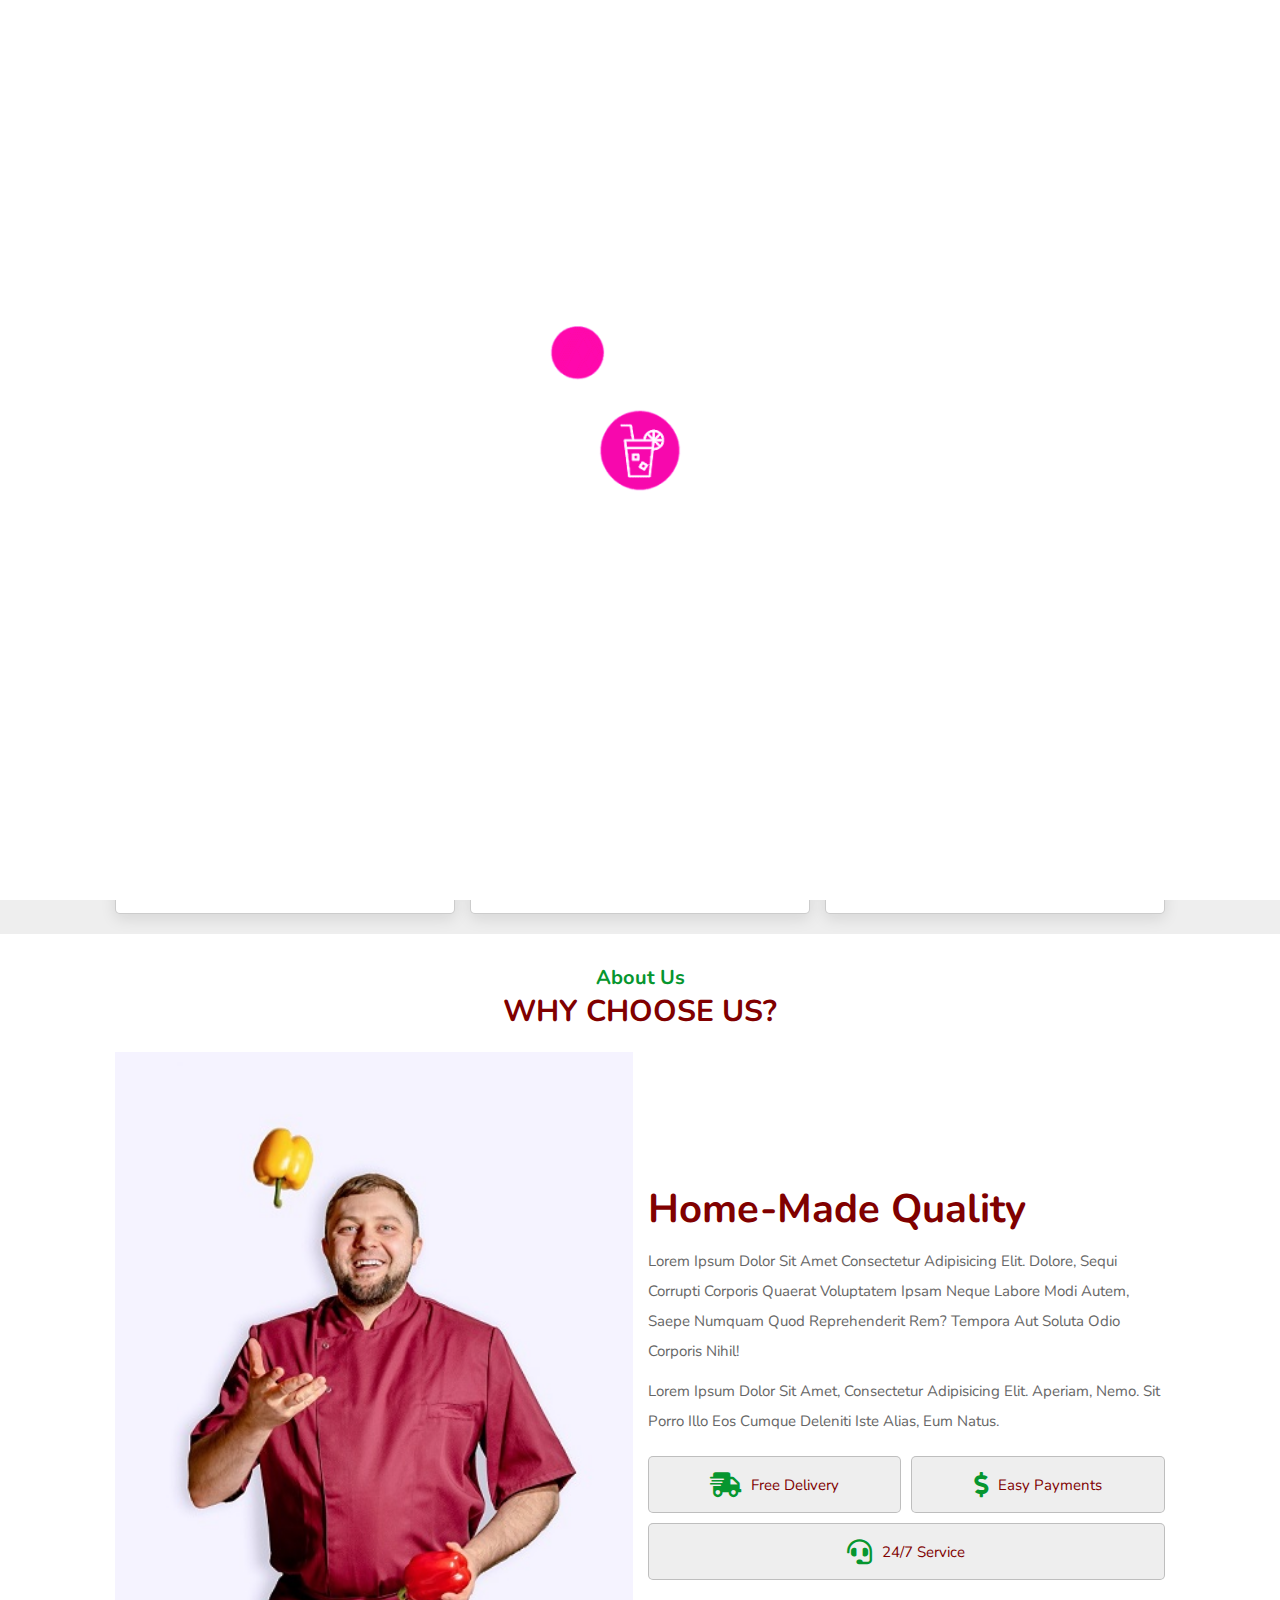
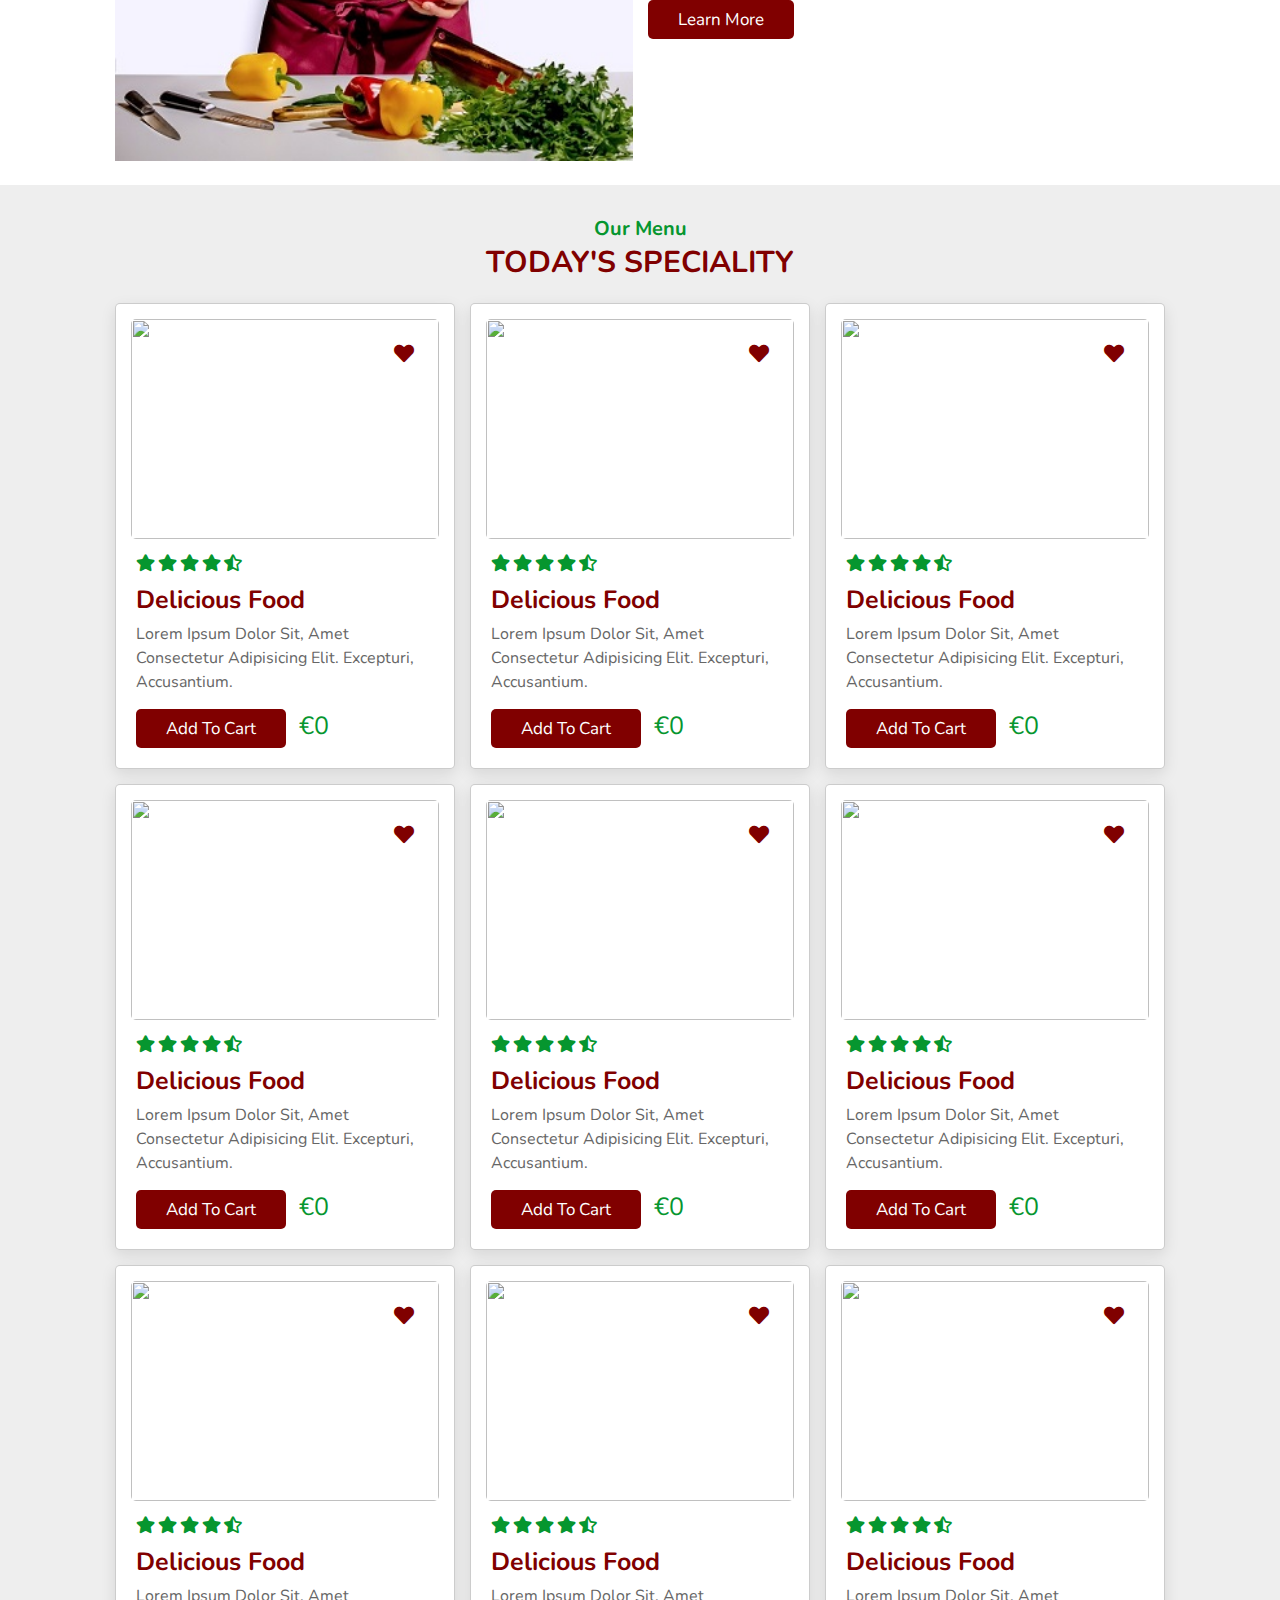
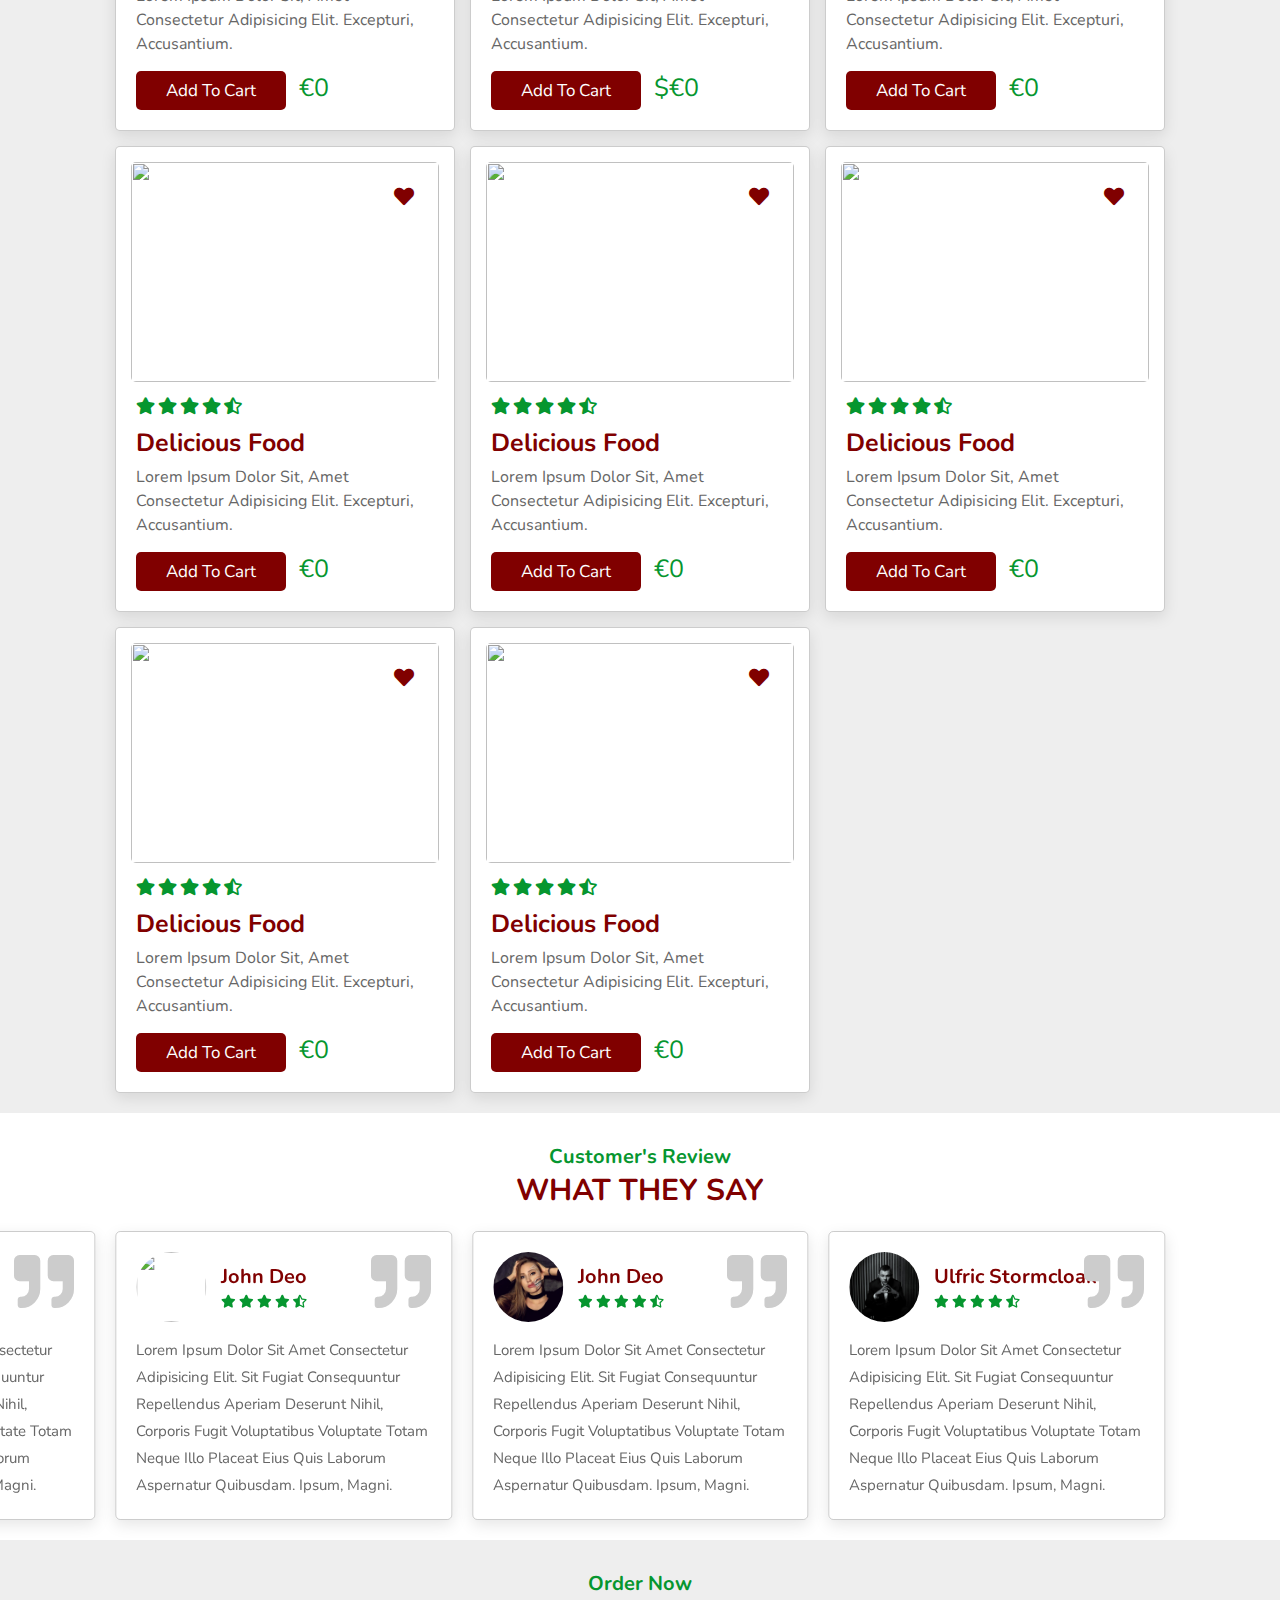
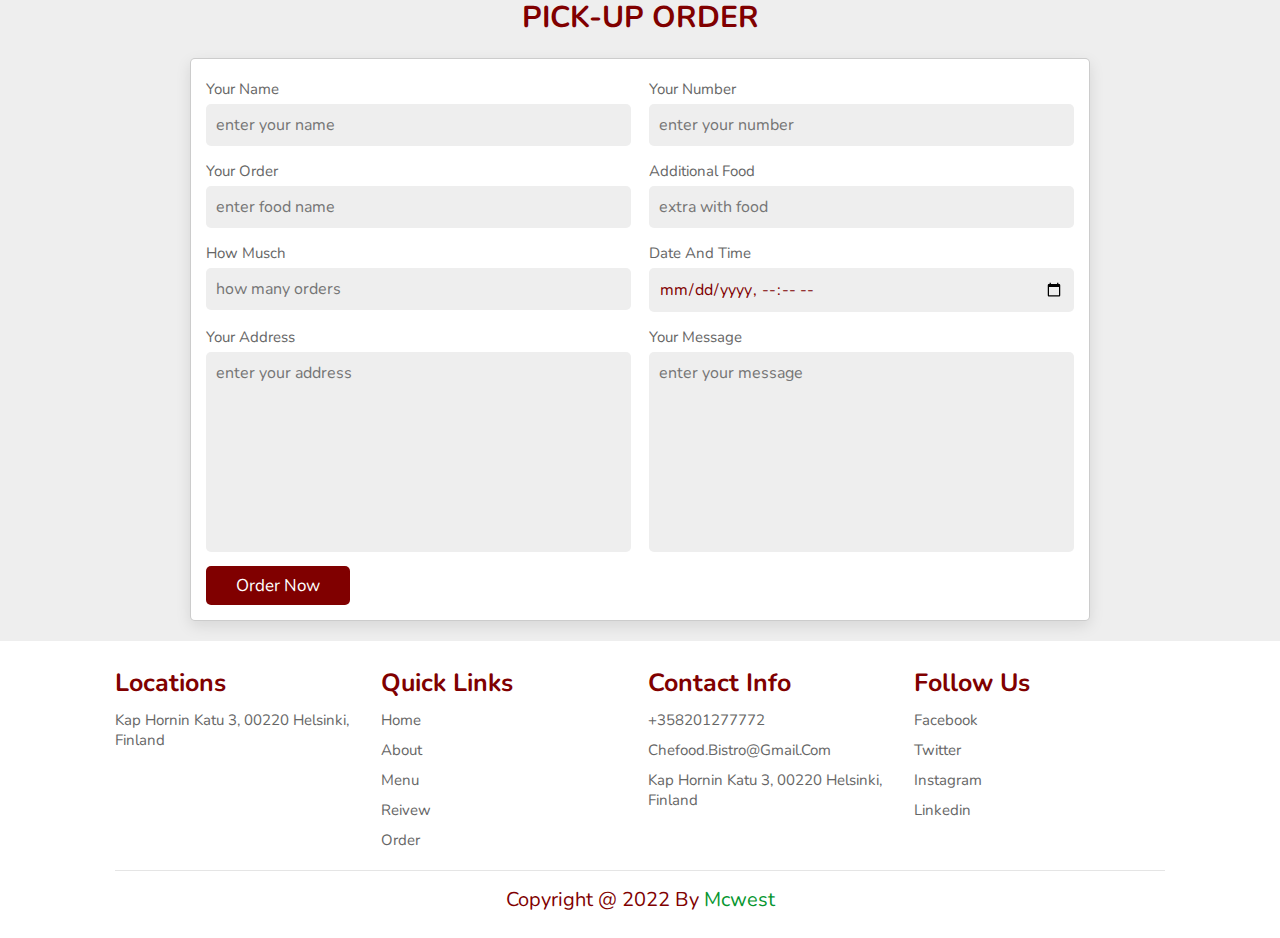
==== index.html @ dc26a0ac "1st" ====
<!DOCTYPE html>
<html lang="en">
<head>
    <meta charset="UTF-8">
    <meta http-equiv="X-UA-Compatible" content="IE=edge">
    <meta name="viewport" content="width=device-width, initial-scale=1.0">
    <title>Chefood</title>

    <link rel="stylesheet" href="https://unpkg.com/swiper/swiper-bundle.min.css" />

    <!-- font awesome cdn link  -->
    <link rel="stylesheet" href="https://cdnjs.cloudflare.com/ajax/libs/font-awesome/5.15.3/css/all.min.css">

    <!-- custom css file link  -->
    <link rel="stylesheet" href="css/style.css">

</head>
<body>
    
<!-- header section starts      -->

<header>

    <a href="#" class="logo"><i class="fas fa-utensils"></i>Chefood</a>

    <nav class="navbar">
        <a class="active" href="#home">home</a>
        <!--<a href="#dishes">dishes</a> menu -->
        <a href="#about">about</a>
        <a href="#menu">menu</a>
        <a href="#review">review</a>
        <a href="#order">order</a>
    </nav>

    <div class="icons">
        <i class="fas fa-bars" id="menu-bars"></i>
        <i class="fas fa-search" id="search-icon"></i>
        <a href="#" class="fas fa-heart"></a>
        <a href="#" class="fas fa-shopping-cart"></a>
    </div>

</header>

<!-- header section ends-->

<!-- search form  -->

<form action="" id="search-form">
    <input type="search" placeholder="search here..." name="" id="search-box">
    <label for="search-box" class="fas fa-search"></label>
    <i class="fas fa-times" id="close"></i>
</form>

<!-- home section starts  -->

<section class="home" id="home">

    <div class="swiper-container home-slider">

        <div class="swiper-wrapper wrapper">

            <div class="swiper-slide slide">
                <div class="content">
                    <span>our special dish</span>
                    <h3>Some food</h3>
                    <p>Lorem ipsum dolor sit amet consectetur adipisicing elit. Sit natus dolor cumque?</p>
                    <a href="#" class="btn">order now</a>
                </div>
                <div class="image">
                    <img src="images\IMG_1004-3.jpg" alt="">
                </div>
            </div>

            <div class="swiper-slide slide">
                <div class="content">
                    <span>our special dish</span>
                    <h3>Some food</h3>
                    <p>Lorem ipsum dolor sit amet consectetur adipisicing elit. Sit natus dolor cumque?</p>
                    <a href="#" class="btn">order now</a>
                </div>
                <div class="image">
                    <img src="images\IMG_1022-3.jpg" alt="">
                </div>
            </div>

            <div class="swiper-slide slide">
                <div class="content">
                    <span>our special dish</span>
                    <h3>Some food</h3>
                    <p>Lorem ipsum dolor sit amet consectetur adipisicing elit. Sit natus dolor cumque?</p>
                    <a href="#" class="btn">order now</a>
                </div>
                <div class="image">
                    <img src="images\IMG_0940-3.jpg" alt="">
                </div>
            </div>

        </div>

        <div class="swiper-pagination"></div>

    </div>

</section>

<!-- home section ends -->

<!-- dishes section starts  -->

<section class="dishes" id="dishes">

    <h3 class="sub-heading"> our dishes </h3>
    <h1 class="heading"> popular dishes </h1>

    <div class="box-container">

        <div class="box">
            <a href="#" class="fas fa-heart"></a>
            <a href="#" class="fas fa-eye"></a>
            <img src="images\Menu\IMG_0908-5.png" alt="">
            <h3>tasty food</h3>
            <div class="stars">
                <i class="fas fa-star"></i>
                <i class="fas fa-star"></i>
                <i class="fas fa-star"></i>
                <i class="fas fa-star"></i>
                <i class="fas fa-star-half-alt"></i>
            </div>
            <span>€10.00</span>
            <a href="#" class="btn">add to cart</a>
        </div>

        <div class="box">
            <a href="#" class="fas fa-heart"></a>
            <a href="#" class="fas fa-eye"></a>
            <img src="images\Menu\IMG_0934-5.png" alt="">
            <h3>tasty food</h3>
            <div class="stars">
                <i class="fas fa-star"></i>
                <i class="fas fa-star"></i>
                <i class="fas fa-star"></i>
                <i class="fas fa-star"></i>
                <i class="fas fa-star-half-alt"></i>
            </div>
            <span>€10.00</span>
            <a href="#" class="btn">add to cart</a>
        </div>

        <div class="box">
            <a href="#" class="fas fa-heart"></a>
            <a href="#" class="fas fa-eye"></a>
            <img src="images\Menu\IMG_0940-5.png" alt="">
            <h3>tasty food</h3>
            <div class="stars">
                <i class="fas fa-star"></i>
                <i class="fas fa-star"></i>
                <i class="fas fa-star"></i>
                <i class="fas fa-star"></i>
                <i class="fas fa-star-half-alt"></i>
            </div>
            <span>€10.00</span>
            <a href="#" class="btn">add to cart</a>
        </div>

        <div class="box">
            <a href="#" class="fas fa-heart"></a>
            <a href="#" class="fas fa-eye"></a>
            <img src="images\Menu\IMG_0963-5.png" alt="">
            <h3>tasty food</h3>
            <div class="stars">
                <i class="fas fa-star"></i>
                <i class="fas fa-star"></i>
                <i class="fas fa-star"></i>
                <i class="fas fa-star"></i>
                <i class="fas fa-star-half-alt"></i>
            </div>
            <span>€10.00</span>
            <a href="#" class="btn">add to cart</a>
        </div>

        <div class="box">
            <a href="#" class="fas fa-heart"></a>
            <a href="#" class="fas fa-eye"></a>
            <img src="images\Menu\IMG_0980-5.png" alt="">
            <h3>tasty food</h3>
            <div class="stars">
                <i class="fas fa-star"></i>
                <i class="fas fa-star"></i>
                <i class="fas fa-star"></i>
                <i class="fas fa-star"></i>
                <i class="fas fa-star-half-alt"></i>
            </div>
            <span>€10.00</span>
            <a href="#" class="btn">add to cart</a>
        </div>

        <div class="box">
            <a href="#" class="fas fa-heart"></a>
            <a href="#" class="fas fa-eye"></a>
            <img src="images\Menu\IMG_0990-5.png" alt="">
            <h3>tasty food</h3>
            <div class="stars">
                <i class="fas fa-star"></i>
                <i class="fas fa-star"></i>
                <i class="fas fa-star"></i>
                <i class="fas fa-star"></i>
                <i class="fas fa-star-half-alt"></i>
            </div>
            <span>€10.00</span>
            <a href="#" class="btn">add to cart</a>
        </div>

    </div>

</section>

<!-- dishes section ends -->

<!-- about section starts  -->

<section class="about" id="about">

    <h3 class="sub-heading"> about us </h3>
    <h1 class="heading"> why choose us? </h1>

    <div class="row">

        <div class="image">
            <img src="images\IMG_1189-31.jpg" alt="">
        </div>

        <div class="content">
            <h3>Home-made quality</h3>
            <p>Lorem ipsum dolor sit amet consectetur adipisicing elit. Dolore, sequi corrupti corporis quaerat voluptatem ipsam neque labore modi autem, saepe numquam quod reprehenderit rem? Tempora aut soluta odio corporis nihil!</p>
            <p>Lorem ipsum dolor sit amet, consectetur adipisicing elit. Aperiam, nemo. Sit porro illo eos cumque deleniti iste alias, eum natus.</p>
            <div class="icons-container">
                <div class="icons">
                    <i class="fas fa-shipping-fast"></i>
                    <span>free delivery</span>
                </div>
                <div class="icons">
                    <i class="fas fa-dollar-sign"></i>
                    <span>easy payments</span>
                </div>
                <div class="icons">
                    <i class="fas fa-headset"></i>
                    <span>24/7 service</span>
                </div>
            </div>
            <a href="#" class="btn">learn more</a>
        </div>

    </div>

</section>

<!-- about section ends -->

<!-- menu section starts  -->

<section class="menu" id="menu">

    <h3 class="sub-heading"> our menu </h3>
    <h1 class="heading"> today's speciality </h1>

    <div class="box-container">

        <div class="box">
            <div class="image">
                <img src="images\Menu\IMG_0908-5.png" alt="">
                <a href="#" class="fas fa-heart"></a>
            </div>
            <div class="content">
                <div class="stars">
                    <i class="fas fa-star"></i>
                    <i class="fas fa-star"></i>
                    <i class="fas fa-star"></i>
                    <i class="fas fa-star"></i>
                    <i class="fas fa-star-half-alt"></i>
                </div>
                <h3>delicious food</h3>
                <p>Lorem ipsum dolor sit, amet consectetur adipisicing elit. Excepturi, accusantium.</p>
                <a href="#" class="btn">add to cart</a>
                <span class="price">€0</span>
            </div>
        </div>

        <div class="box">
            <div class="image">
                <img src="images\Menu\IMG_0934-5.png" alt="">
                <a href="#" class="fas fa-heart"></a>
            </div>
            <div class="content">
                <div class="stars">
                    <i class="fas fa-star"></i>
                    <i class="fas fa-star"></i>
                    <i class="fas fa-star"></i>
                    <i class="fas fa-star"></i>
                    <i class="fas fa-star-half-alt"></i>
                </div>
                <h3>delicious food</h3>
                <p>Lorem ipsum dolor sit, amet consectetur adipisicing elit. Excepturi, accusantium.</p>
                <a href="#" class="btn">add to cart</a>
                <span class="price">€0</span>
            </div>
        </div>

        <div class="box">
            <div class="image">
                <img src="images\Menu\IMG_0940-5.png" alt="">
                <a href="#" class="fas fa-heart"></a>
            </div>
            <div class="content">
                <div class="stars">
                    <i class="fas fa-star"></i>
                    <i class="fas fa-star"></i>
                    <i class="fas fa-star"></i>
                    <i class="fas fa-star"></i>
                    <i class="fas fa-star-half-alt"></i>
                </div>
                <h3>delicious food</h3>
                <p>Lorem ipsum dolor sit, amet consectetur adipisicing elit. Excepturi, accusantium.</p>
                <a href="#" class="btn">add to cart</a>
                <span class="price">€0</span>
            </div>
        </div>

        <div class="box">
            <div class="image">
                <img src="images\Menu\IMG_0963-5.png" alt="">
                <a href="#" class="fas fa-heart"></a>
            </div>
            <div class="content">
                <div class="stars">
                    <i class="fas fa-star"></i>
                    <i class="fas fa-star"></i>
                    <i class="fas fa-star"></i>
                    <i class="fas fa-star"></i>
                    <i class="fas fa-star-half-alt"></i>
                </div>
                <h3>delicious food</h3>
                <p>Lorem ipsum dolor sit, amet consectetur adipisicing elit. Excepturi, accusantium.</p>
                <a href="#" class="btn">add to cart</a>
                <span class="price">€0</span>
            </div>
        </div>

        <div class="box">
            <div class="image">
                <img src="images\Menu\IMG_0980-5.png" alt="">
                <a href="#" class="fas fa-heart"></a>
            </div>
            <div class="content">
                <div class="stars">
                    <i class="fas fa-star"></i>
                    <i class="fas fa-star"></i>
                    <i class="fas fa-star"></i>
                    <i class="fas fa-star"></i>
                    <i class="fas fa-star-half-alt"></i>
                </div>
                <h3>delicious food</h3>
                <p>Lorem ipsum dolor sit, amet consectetur adipisicing elit. Excepturi, accusantium.</p>
                <a href="#" class="btn">add to cart</a>
                <span class="price">€0</span>
            </div>
        </div>

        <div class="box">
            <div class="image">
                <img src="images\Menu\IMG_0990-5.png" alt="">
                <a href="#" class="fas fa-heart"></a>
            </div>
            <div class="content">
                <div class="stars">
                    <i class="fas fa-star"></i>
                    <i class="fas fa-star"></i>
                    <i class="fas fa-star"></i>
                    <i class="fas fa-star"></i>
                    <i class="fas fa-star-half-alt"></i>
                </div>
                <h3>delicious food</h3>
                <p>Lorem ipsum dolor sit, amet consectetur adipisicing elit. Excepturi, accusantium.</p>
                <a href="#" class="btn">add to cart</a>
                <span class="price">€0</span>
            </div>
        </div>

        <div class="box">
            <div class="image">
                <img src="images\Menu\IMG_1003-5.png" alt="">
                <a href="#" class="fas fa-heart"></a>
            </div>
            <div class="content">
                <div class="stars">
                    <i class="fas fa-star"></i>
                    <i class="fas fa-star"></i>
                    <i class="fas fa-star"></i>
                    <i class="fas fa-star"></i>
                    <i class="fas fa-star-half-alt"></i>
                </div>
                <h3>delicious food</h3>
                <p>Lorem ipsum dolor sit, amet consectetur adipisicing elit. Excepturi, accusantium.</p>
                <a href="#" class="btn">add to cart</a>
                <span class="price">€0</span>
            </div>
        </div>

        <div class="box">
            <div class="image">
                <img src="images\Menu\IMG_1004-5.png" alt="">
                <a href="#" class="fas fa-heart"></a>
            </div>
            <div class="content">
                <div class="stars">
                    <i class="fas fa-star"></i>
                    <i class="fas fa-star"></i>
                    <i class="fas fa-star"></i>
                    <i class="fas fa-star"></i>
                    <i class="fas fa-star-half-alt"></i>
                </div>
                <h3>delicious food</h3>
                <p>Lorem ipsum dolor sit, amet consectetur adipisicing elit. Excepturi, accusantium.</p>
                <a href="#" class="btn">add to cart</a>
                <span class="price">$€0</span>
            </div>
        </div>

        <div class="box">
            <div class="image">
                <img src="images\Menu\IMG_1022-5.png" alt="">
                <a href="#" class="fas fa-heart"></a>
            </div>
            <div class="content">
                <div class="stars">
                    <i class="fas fa-star"></i>
                    <i class="fas fa-star"></i>
                    <i class="fas fa-star"></i>
                    <i class="fas fa-star"></i>
                    <i class="fas fa-star-half-alt"></i>
                </div>
                <h3>delicious food</h3>
                <p>Lorem ipsum dolor sit, amet consectetur adipisicing elit. Excepturi, accusantium.</p>
                <a href="#" class="btn">add to cart</a>
                <span class="price">€0</span>
            </div>
        </div>

        <div class="box">
            <div class="image">
                <img src="images\Menu\IMG_1044-5.png" alt="">
                <a href="#" class="fas fa-heart"></a>
            </div>
            <div class="content">
                <div class="stars">
                    <i class="fas fa-star"></i>
                    <i class="fas fa-star"></i>
                    <i class="fas fa-star"></i>
                    <i class="fas fa-star"></i>
                    <i class="fas fa-star-half-alt"></i>
                </div>
                <h3>delicious food</h3>
                <p>Lorem ipsum dolor sit, amet consectetur adipisicing elit. Excepturi, accusantium.</p>
                <a href="#" class="btn">add to cart</a>
                <span class="price">€0</span>
            </div>
        </div>

        <div class="box">
            <div class="image">
                <img src="images\Menu\IMG_1062-5.png" alt="">
                <a href="#" class="fas fa-heart"></a>
            </div>
            <div class="content">
                <div class="stars">
                    <i class="fas fa-star"></i>
                    <i class="fas fa-star"></i>
                    <i class="fas fa-star"></i>
                    <i class="fas fa-star"></i>
                    <i class="fas fa-star-half-alt"></i>
                </div>
                <h3>delicious food</h3>
                <p>Lorem ipsum dolor sit, amet consectetur adipisicing elit. Excepturi, accusantium.</p>
                <a href="#" class="btn">add to cart</a>
                <span class="price">€0</span>
            </div>
        </div>

        <div class="box">
            <div class="image">
                <img src="images\Menu\IMG_1093-5.png" alt="">
                <a href="#" class="fas fa-heart"></a>
            </div>
            <div class="content">
                <div class="stars">
                    <i class="fas fa-star"></i>
                    <i class="fas fa-star"></i>
                    <i class="fas fa-star"></i>
                    <i class="fas fa-star"></i>
                    <i class="fas fa-star-half-alt"></i>
                </div>
                <h3>delicious food</h3>
                <p>Lorem ipsum dolor sit, amet consectetur adipisicing elit. Excepturi, accusantium.</p>
                <a href="#" class="btn">add to cart</a>
                <span class="price">€0</span>
            </div>
        </div>

        <div class="box">
            <div class="image">
                <img src="images\Menu\IMG_1094-5.png" alt="">
                <a href="#" class="fas fa-heart"></a>
            </div>
            <div class="content">
                <div class="stars">
                    <i class="fas fa-star"></i>
                    <i class="fas fa-star"></i>
                    <i class="fas fa-star"></i>
                    <i class="fas fa-star"></i>
                    <i class="fas fa-star-half-alt"></i>
                </div>
                <h3>delicious food</h3>
                <p>Lorem ipsum dolor sit, amet consectetur adipisicing elit. Excepturi, accusantium.</p>
                <a href="#" class="btn">add to cart</a>
                <span class="price">€0</span>
            </div>
        </div>

        <div class="box">
            <div class="image">
                <img src="images\Menu\IMG_1102-5.png" alt="">
                <a href="#" class="fas fa-heart"></a>
            </div>
            <div class="content">
                <div class="stars">
                    <i class="fas fa-star"></i>
                    <i class="fas fa-star"></i>
                    <i class="fas fa-star"></i>
                    <i class="fas fa-star"></i>
                    <i class="fas fa-star-half-alt"></i>
                </div>
                <h3>delicious food</h3>
                <p>Lorem ipsum dolor sit, amet consectetur adipisicing elit. Excepturi, accusantium.</p>
                <a href="#" class="btn">add to cart</a>
                <span class="price">€0</span>
            </div>
        </div>

    </div>

</section>

<!-- menu section ends -->

<!-- review section starts  -->

<section class="review" id="review">

    <h3 class="sub-heading"> customer's review </h3>
    <h1 class="heading"> what they say </h1>

    <div class="swiper-container review-slider">

        <div class="swiper-wrapper">

            <div class="swiper-slide slide">
                <i class="fas fa-quote-right"></i>
                <div class="user">
                    <img src="images\pp (1).png" alt="">
                    <div class="user-info">
                        <h3>john deo</h3>
                        <div class="stars">
                            <i class="fas fa-star"></i>
                            <i class="fas fa-star"></i>
                            <i class="fas fa-star"></i>
                            <i class="fas fa-star"></i>
                            <i class="fas fa-star-half-alt"></i>
                        </div>
                    </div>
                </div>
                <p>Lorem ipsum dolor sit amet consectetur adipisicing elit. Sit fugiat consequuntur repellendus aperiam deserunt nihil, corporis fugit voluptatibus voluptate totam neque illo placeat eius quis laborum aspernatur quibusdam. Ipsum, magni.</p>
            </div>

            <div class="swiper-slide slide">
                <i class="fas fa-quote-right"></i>
                <div class="user">
                    <img src="images\pp.png" alt="">
                    <div class="user-info">
                        <h3>Ulfric Stormcloak</h3>
                        <div class="stars">
                            <i class="fas fa-star"></i>
                            <i class="fas fa-star"></i>
                            <i class="fas fa-star"></i>
                            <i class="fas fa-star"></i>
                            <i class="fas fa-star-half-alt"></i>
                        </div>
                    </div>
                </div>
                <p>Lorem ipsum dolor sit amet consectetur adipisicing elit. Sit fugiat consequuntur repellendus aperiam deserunt nihil, corporis fugit voluptatibus voluptate totam neque illo placeat eius quis laborum aspernatur quibusdam. Ipsum, magni.</p>
            </div>

            <div class="swiper-slide slide">
                <i class="fas fa-quote-right"></i>
                <div class="user">
                    <img src="images\pp(2).png" alt="">
                    <div class="user-info">
                        <h3>john deo</h3>
                        <div class="stars">
                            <i class="fas fa-star"></i>
                            <i class="fas fa-star"></i>
                            <i class="fas fa-star"></i>
                            <i class="fas fa-star"></i>
                            <i class="fas fa-star-half-alt"></i>
                        </div>
                    </div>
                </div>
                <p>Lorem ipsum dolor sit amet consectetur adipisicing elit. Sit fugiat consequuntur repellendus aperiam deserunt nihil, corporis fugit voluptatibus voluptate totam neque illo placeat eius quis laborum aspernatur quibusdam. Ipsum, magni.</p>
            </div>

            <div class="swiper-slide slide">
                <i class="fas fa-quote-right"></i>
                <div class="user">
                    <img src="images\images.png" alt="">
                    <div class="user-info">
                        <h3>john deo</h3>
                        <div class="stars">
                            <i class="fas fa-star"></i>
                            <i class="fas fa-star"></i>
                            <i class="fas fa-star"></i>
                            <i class="fas fa-star"></i>
                            <i class="fas fa-star-half-alt"></i>
                        </div>
                    </div>
                </div>
                <p>Lorem ipsum dolor sit amet consectetur adipisicing elit. Sit fugiat consequuntur repellendus aperiam deserunt nihil, corporis fugit voluptatibus voluptate totam neque illo placeat eius quis laborum aspernatur quibusdam. Ipsum, magni.</p>
            </div>

        </div>

    </div>
    
</section>

<!-- review section ends -->

<!-- order section starts  -->

<section class="order" id="order">

    <h3 class="sub-heading"> order now </h3>
    <h1 class="heading"> Pick-up order </h1>

    <form action="">

        <div class="inputBox">
            <div class="input">
                <span>your name</span>
                <input type="text" placeholder="enter your name">
            </div>
            <div class="input">
                <span>your number</span>
                <input type="number" placeholder="enter your number">
            </div>
        </div>
        <div class="inputBox">
            <div class="input">
                <span>your order</span>
                <input type="text" placeholder="enter food name">
            </div>
            <div class="input">
                <span>additional food</span>
                <input type="test" placeholder="extra with food">
            </div>
        </div>
        <div class="inputBox">
            <div class="input">
                <span>how musch</span>
                <input type="number" placeholder="how many orders">
            </div>
            <div class="input">
                <span>date and time</span>
                <input type="datetime-local">
            </div>
        </div>
        <div class="inputBox">
            <div class="input">
                <span>your address</span>
                <textarea name="" placeholder="enter your address" id="" cols="30" rows="10"></textarea>
            </div>
            <div class="input">
                <span>your message</span>
                <textarea name="" placeholder="enter your message" id="" cols="30" rows="10"></textarea>
            </div>
        </div>

        <input type="submit" value="order now" class="btn">

    </form>

</section>

<!-- order section ends -->

<!-- footer section starts  -->

<section class="footer">

    <div class="box-container">

        <div class="box">
            <h3>locations</h3>
            <a href="http://surl.li/bfhwt">Kap Hornin katu 3, 00220 Helsinki, Finland</a> 
            <!--<a href="#">japan</a>
            <a href="#">russia</a>
            <a href="#">USA</a>
            <a href="#">france</a>-->
        </div>

        <div class="box">
            <h3>quick links</h3>
            <a href="#">home</a>
            <!--<a href="#">dishes</a>-->
            <a href="#">about</a>
            <a href="#">menu</a>
            <a href="#">reivew</a>
            <a href="#">order</a>
        </div>

        <div class="box">
            <h3>contact info</h3>
            <a href="#">+358201277772</a>
            <a href="#">chefood.bistro@gmail.com</a>
            <a href="http://surl.li/bfhwt">Kap Hornin katu 3, 00220 Helsinki, Finland</a>
        </div>

        <div class="box">
            <h3>follow us</h3>
            <a href="#">facebook</a>
            <a href="#">twitter</a>
            <a href="#">instagram</a>
            <a href="#">linkedin</a>
        </div>

    </div>

    <div class="credit"> copyright @ 2022 by <span>Mcwest</span> </div>

</section>

<!-- footer section ends -->

<!-- loader part  -->
<div class="loader-container">
    <img src="images\loader.gif" alt="">
</div>





















<script src="https://unpkg.com/swiper/swiper-bundle.min.js"></script>

<!-- custom js file link  -->
<script src="js/script.js"></script>

</body>
</html>
---- css/style.css ----
@import url('https://fonts.googleapis.com/css2?family=Nunito:wght@200;300;400;600;700&display=swap');

:root{
    --green:#06962F;
    --black:#800000;
    --light-color:#666;
    --box-shadow:0 .5rem 1.5rem rgba(0,0,0,.1);
}

*{
    font-family: 'Nunito', sans-serif;
    margin:0; padding:0;
    box-sizing: border-box;
    text-decoration: none;
    outline: none; border:none;
    text-transform: capitalize;
    transition: all .2s linear;
}

html{
    font-size: 62.5%;
    overflow-x: hidden;
    scroll-padding-top: 5.5rem;
    scroll-behavior: smooth;
}

section{
    padding:2rem 9%;
}

section:nth-child(even){
    background:#eee;
}

.sub-heading{
    text-align: center;
    color:var(--green);
    font-size: 2rem;
    padding-top: 1rem;
}

.heading{
    text-align: center;
    color:var(--black);
    font-size: 3rem;
    padding-bottom: 2rem;
    text-transform: uppercase;
}

.btn{
    margin-top: 1rem;
    display: inline-block;
    font-size: 1.7rem;
    color:#fff;
    background: var(--black);
    border-radius: .5rem;
    cursor: pointer;
    padding:.8rem 3rem;
}

.btn:hover{
    background: var(--green);
    letter-spacing: .1rem;
}

header{
    position: fixed;
    top:0; left: 0; right:0;
    background: #fff;
    padding:1rem 7%;
    display: flex;
    align-items: center;
    justify-content: space-between;
    z-index: 1000;
    box-shadow: var(--box-shadow);
}

header .logo{
    color:var(--black);
    font-size: 2.5rem;
    font-weight: bolder;
}

header .logo i{
    color:var(--green);
}

header .navbar a{
    font-size: 1.7rem;
    border-radius: .5rem;
    padding:.5rem 1.5rem;
    color:var(--light-color);
}

header .navbar a.active,
header .navbar a:hover{
    color:#fff;
    background: var(--green);
}

header .icons i,
header .icons a{
    cursor: pointer;
    margin-left: .5rem;
    height:4.5rem;
    line-height: 4.5rem;
    width:4.5rem;
    text-align: center;
    font-size: 1.7rem;
    color:var(--black);
    border-radius: 50%;
    background: #eee;
}

header .icons i:hover,
header .icons a:hover{
    color:#fff;
    background: var(--green);
    transform: rotate(360deg);
}

header .icons #menu-bars{
    display: none;
}

#search-form{
    position: fixed;
    top:-110%; left:0; 
    height:100%; width:100%;
    z-index: 1004;
    background:rgba(0,0,0,.8);
    display: flex;
    align-items: center;
    justify-content: center;
    padding:0 1rem;
}

#search-form.active{
    top:0;
}

#search-form #search-box{
    width:50rem;
    border-bottom: .1rem solid #fff;
    padding:1rem 0;
    color:#fff;
    font-size: 3rem;
    text-transform: none;
    background:none;
}

#search-form #search-box::placeholder{
    color:#eee;
}

#search-form #search-box::-webkit-search-cancel-button{
    -webkit-appearance: none;
}

#search-form label{
    color:#fff;
    cursor:pointer;
    font-size: 3rem;
}

#search-form label:hover{
    color:var(--green);
}

#search-form #close{
    position: absolute;
    color:#fff;
    cursor: pointer;
    top: 2rem; right:3rem;
    font-size: 5rem;
}

.home .home-slider .slide{
    display: flex;
    align-items: center;
    flex-wrap: wrap;
    gap:2rem; 
    padding-top: 9rem;
}

.home .home-slider .slide .content{
    flex:1 1 45rem;
}

.home .home-slider .slide .image{
    flex:1 1 45rem;
}

.home .home-slider .slide .image img{
    width: 100%;
}

.home .home-slider .slide .content span{
    color:var(--green);
    font-size: 2.5rem;
}

.home .home-slider .slide .content h3{
    color:var(--black);
    font-size: 7rem;
}

.home .home-slider .slide .content p{
    color:var(--light-color);
    font-size: 2.2rem;
    padding:.5rem 0;
    line-height: 1.5;
}

.swiper-pagination-bullet-active{
    background:var(--green);
}

.dishes .box-container{
    display: grid;
    grid-template-columns: repeat(auto-fit, minmax(28rem, 1fr));
    gap:1.5rem;
}

.dishes .box-container .box{
    padding:2.5rem;
    background:#fff;
    border-radius: .5rem;
    border:.1rem solid rgba(0,0,0,.2);
    box-shadow: var(--box-shadow);
    position: relative;
    overflow: hidden;
    text-align: center;
}

.dishes .box-container .box .fa-heart,
.dishes .box-container .box .fa-eye{
    position: absolute;
    top:1.5rem;
    background:#eee;
    border-radius: 50%;
    height: 5rem;
    width:5rem;
    line-height: 5rem;
    font-size: 2rem;
    color:var(--black);
}

.dishes .box-container .box .fa-heart:hover,
.dishes .box-container .box .fa-eye:hover{
    background: var(--green);
    color:#fff;
}

.dishes .box-container .box .fa-heart{
    right:-15rem;
}

.dishes .box-container .box .fa-eye{
    left:-15rem;
}

.dishes .box-container .box:hover .fa-heart{
    right:1.5rem;
}

.dishes .box-container .box:hover .fa-eye{
    left:1.5rem;
}

.dishes .box-container .box img{
    height:17rem;
    margin:1rem 0;
}

.dishes .box-container .box h3{
    color:var(--black);
    font-size: 2.5rem;
}

.dishes .box-container .box .stars{
    padding:1rem 0;
}

.dishes .box-container .box .stars i{
    font-size: 1.7rem;
    color:var(--green);
}

.dishes .box-container .box span{
    color:var(--green);
    font-weight: bolder;
    margin-right: 1rem;
    font-size: 2.5rem;
}

.about .row{
    display: flex;
    flex-wrap: wrap;
    gap:1.5rem;
    align-items: center;
}

.about .row .image{
    flex:1 1 45rem;
}

.about .row .image img{ 
    width: 100%;
}

.about .row .content{
    flex:1 1 45rem;
}

.about .row .content h3{
    color:var(--black);
    font-size: 4rem;
    padding:.5rem 0;
}

.about .row .content p{
    color:var(--light-color);
    font-size: 1.5rem;
    padding:.5rem 0;
    line-height: 2;
}

.about .row .content .icons-container{
    display: flex;
    gap:1rem;
    flex-wrap: wrap;
    padding:1rem 0;
    margin-top: .5rem;
}

.about .row .content .icons-container .icons{
    background:#eee;
    border-radius: .5rem;
    border:.1rem solid rgba(0,0,0,.2);
    display: flex;
    align-items: center;
    justify-content: center;
    gap:1rem;
    flex:1 1 17rem;
    padding:1.5rem 1rem;
}

.about .row .content .icons-container .icons i{
    font-size: 2.5rem;
    color:var(--green);
}

.about .row .content .icons-container .icons span{
    font-size: 1.5rem;
    color:var(--black);
}

.menu .box-container{
    display: grid;
    grid-template-columns: repeat(auto-fit, minmax(30rem, 1fr));
    gap:1.5rem;
}

.menu .box-container .box{
    background: #fff;
    border:.1rem solid rgba(0,0,0,.2);
    border-radius: .5rem;
    box-shadow: var(--box-shadow);    
}

.menu .box-container .box .image{
    height: 25rem;
    width: 100%;
    padding:1.5rem;
    overflow: hidden;
    position: relative;
}

.menu .box-container .box .image img{
    height: 100%;
    width: 100%;
    border-radius: .5rem;
    object-fit: cover;
}

.menu .box-container .box .image .fa-heart{
    position: absolute;
    top:2.5rem; right: 2.5rem;
    height: 5rem;
    width: 5rem;
    line-height: 5rem;
    text-align: center;
    font-size: 2rem;
    background: #fff;
    border-radius: 50%;
    color:var(--black);
}

.menu .box-container .box .image .fa-heart:hover{
    background-color: var(--green);
    color:#fff;
}

.menu .box-container .box .content{
    padding:2rem;
    padding-top: 0;
}

.menu .box-container .box .content .stars{
    padding-bottom: 1rem;
}

.menu .box-container .box .content .stars i{
   font-size: 1.7rem;
   color:var(--green);
}

.menu .box-container .box .content h3{
    color:var(--black);
    font-size: 2.5rem;
}

.menu .box-container .box .content p{
    color:var(--light-color);
    font-size: 1.6rem;
    padding:.5rem 0;
    line-height: 1.5;
}

.menu .box-container .box .content .price{
    color:var(--green);
    margin-left: 1rem;
    font-size: 2.5rem;
}

.review .slide{
    padding:2rem;
    box-shadow:var(--box-shadow);
    border:.1rem solid rgba(0,0,0,.2);
    border-radius: .5rem;
    position: relative;    
}

.review .slide .fa-quote-right{
    position: absolute;
    top:2rem; right:2rem;
    font-size: 6rem;
    color:#ccc;
}

.review .slide .user{
    display: flex;
    gap:1.5rem;
    align-items: center;
    padding-bottom: 1.5rem;
}

.review .slide .user img{
    height: 7rem;
    width: 7rem;
    border-radius: 50%;
    object-fit: cover;
}

.review .slide .user h3{
    color:var(--black);
    font-size: 2rem;
    padding-bottom: .5rem;
}

.review .slide .user i{
    font-size: 1.3rem;
    color:var(--green);
}

.review .slide p{
    font-size: 1.5rem;
    line-height: 1.8;
    color:var(--light-color);
}

.order form{
    max-width:90rem;
    border-radius: .5rem;
    box-shadow: var(--box-shadow);
    border:.1rem solid rgba(0,0,0,.2);
    background:#fff;
    padding:1.5rem;
    margin:0 auto;
}

.order form .inputBox{
    display: flex;
    flex-wrap: wrap;
    justify-content: space-between;
}

.order form .inputBox .input{
    width:49%;
}

.order form .inputBox .input span{
    display:block;
    padding:.5rem 0;
    font-size: 1.5rem;
    color:var(--light-color);
}

.order form .inputBox .input input,
.order form .inputBox .input textarea{
    background:#eee;
    border-radius: .5rem;
    padding:1rem;
    font-size: 1.6rem;
    color:var(--black);
    text-transform: none;
    margin-bottom: 1rem;
    width:100%;
}

.order form .inputBox .input input:focus,
.order form .inputBox .input textarea:focus{
    border:.1rem solid var(--green);
}

.order form .inputBox .input textarea{
    height:20rem;
    resize: none;
}

.order form .btn{
    margin-top: 0;
}

.footer .box-container{
    display: grid;
    grid-template-columns: repeat(auto-fit, minmax(25rem, 1fr));
    gap:1.5rem;
}

.footer .box-container .box h3{
    padding:.5rem 0;
    font-size: 2.5rem;
    color:var(--black);
}

.footer .box-container .box a{
    display: block;
    padding:.5rem 0;
    font-size: 1.5rem;
    color:var(--light-color);
}

.footer .box-container .box a:hover{
    color:var(--green);
    text-decoration: underline;
}

.footer .credit{
    text-align: center;
    border-top: .1rem solid rgba(0,0,0,.1);
    font-size: 2rem;
    color:var(--black);
    padding:.5rem;
    padding-top: 1.5rem;
    margin-top: 1.5rem;
}

.footer .credit span{
    color:var(--green);
}

.loader-container{
    position: fixed;
    top:0; left:0;
    height:100%; 
    width:100%;
    z-index: 10000;
    background:#fff;
    display: flex;
    align-items: center;
    justify-content: center;
    overflow: hidden;
}

.loader-container img{
    width:35rem;
}

.loader-container.fade-out{
    top:-110%;
    opacity:0;
}


































/* media queries  */

@media (max-width:991px){

    html{
        font-size: 55%;
    }
    
    header{
        padding:1rem 2rem;
    }

    section{
        padding:2rem;
    }


}

@media (max-width:768px){

    header .icons #menu-bars{
        display: inline-block;
    }

    header .navbar{
        position: absolute;
        top:100%; left:0; right:0;
        background:#fff;
        border-top: .1rem solid rgba(0,0,0,.2);
        border-bottom: .1rem solid rgba(0,0,0,.2);
        padding:1rem;
        clip-path: polygon(0 0, 100% 0, 100% 0, 0 0);
    }

    header .navbar.active{
        clip-path: polygon(0 0, 100% 0, 100% 100%, 0% 100%);
    }

    header .navbar a{
        display: block;
        padding:1.5rem;
        margin:1rem;
        font-size: 2rem;
        background:#eee;
    }

    #search-form #search-box{
        width:90%;
        margin:0 1rem;
    }

    .home .home-slider .slide .content h3{
        font-size: 5rem;
    }

}

@media (max-width:450px){

    html{
        font-size: 50%;
    }

    .dishes .box-container .box img{
        height:auto;
        width: 100%;
    }

    .order form .inputBox .input{
        width:100%;
    }

}
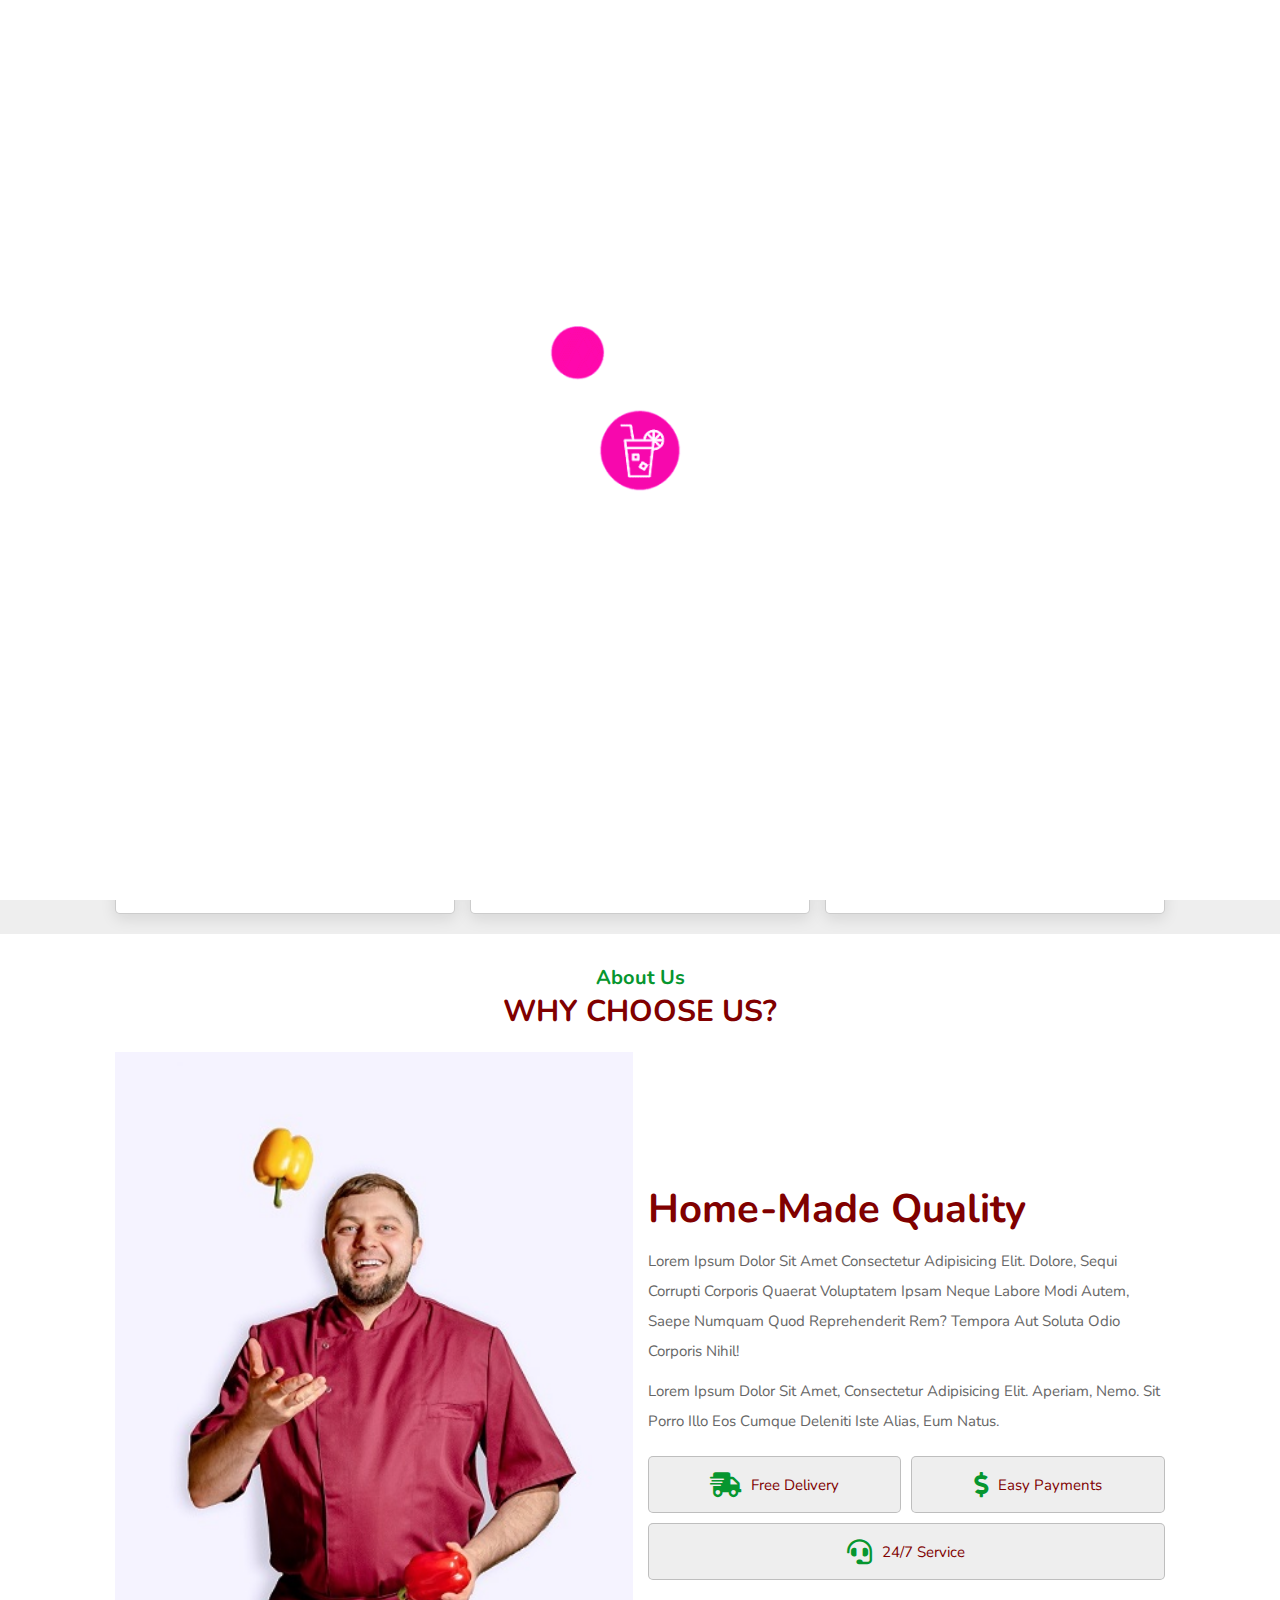
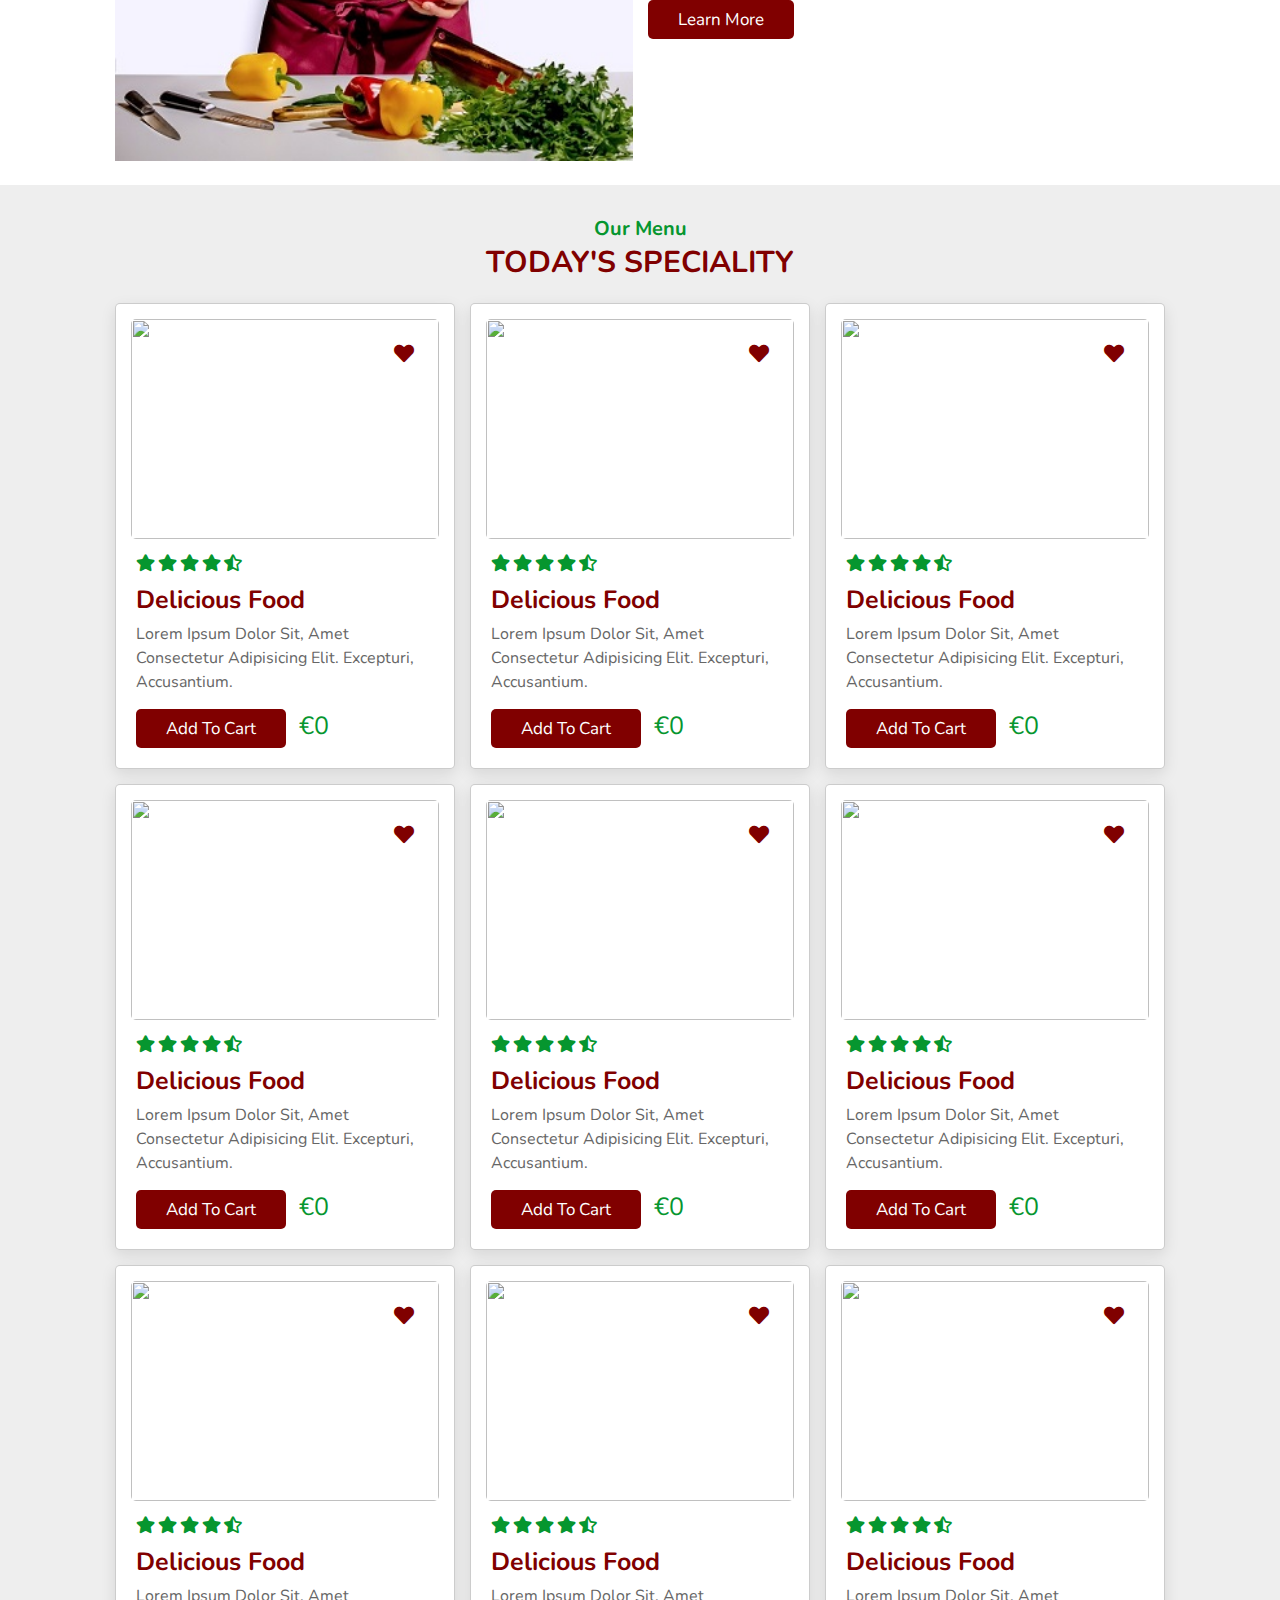
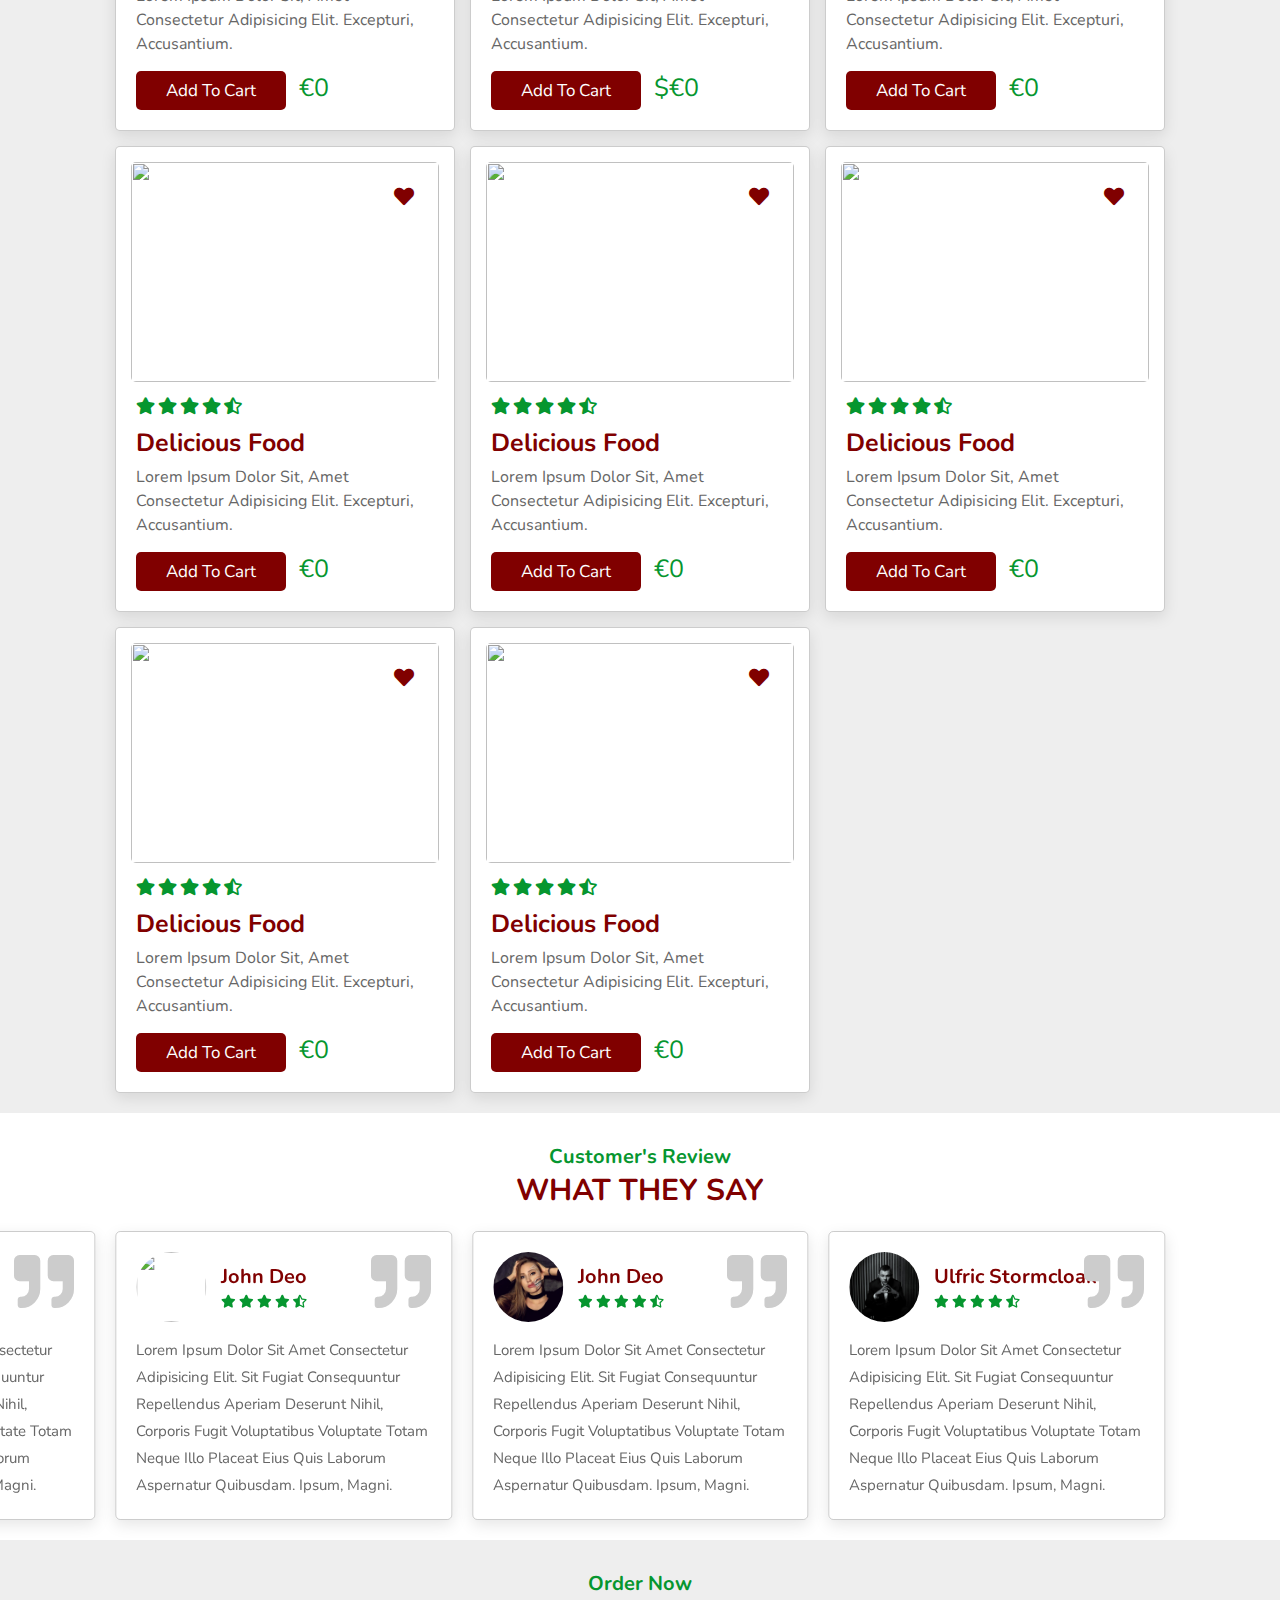
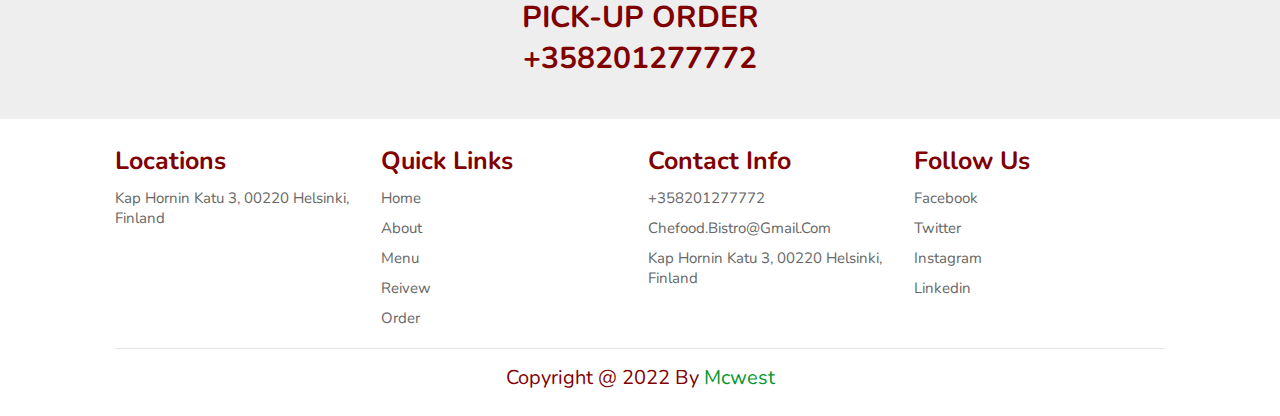
==== commit 9e0fda83: "1" ====
--- a/index.html
+++ b/index.html
@@ -35,8 +35,8 @@
     <div class="icons">
         <i class="fas fa-bars" id="menu-bars"></i>
         <i class="fas fa-search" id="search-icon"></i>
-        <a href="#" class="fas fa-heart"></a>
-        <a href="#" class="fas fa-shopping-cart"></a>
+        <!--<a href="#" class="fas fa-heart"></a>
+        <a href="#" class="fas fa-shopping-cart"></a>-->
     </div>
 
 </header>
@@ -88,7 +88,7 @@
                     <span>our special dish</span>
                     <h3>Some food</h3>
                     <p>Lorem ipsum dolor sit amet consectetur adipisicing elit. Sit natus dolor cumque?</p>
-                    <a href="#" class="btn">order now</a>
+                    <!--<a href="#" class="btn">order now</a>-->
                 </div>
                 <div class="image">
                     <img src="images\IMG_0940-3.jpg" alt="">
@@ -127,7 +127,7 @@
                 <i class="fas fa-star-half-alt"></i>
             </div>
             <span>€10.00</span>
-            <a href="#" class="btn">add to cart</a>
+            <!--<a href="#" class="btn">add to cart</a>-->
         </div>
 
         <div class="box">
@@ -647,9 +647,10 @@
 <section class="order" id="order">
 
     <h3 class="sub-heading"> order now </h3>
-    <h1 class="heading"> Pick-up order </h1>
-
-    <form action="">
+    <h1 class="heading"> Pick-up order</br> 
+        +358201277772</h1>
+
+    <!--<form action="">
 
         <div class="inputBox">
             <div class="input">
@@ -694,7 +695,7 @@
 
         <input type="submit" value="order now" class="btn">
 
-    </form>
+    </form>-->
 
 </section>
 
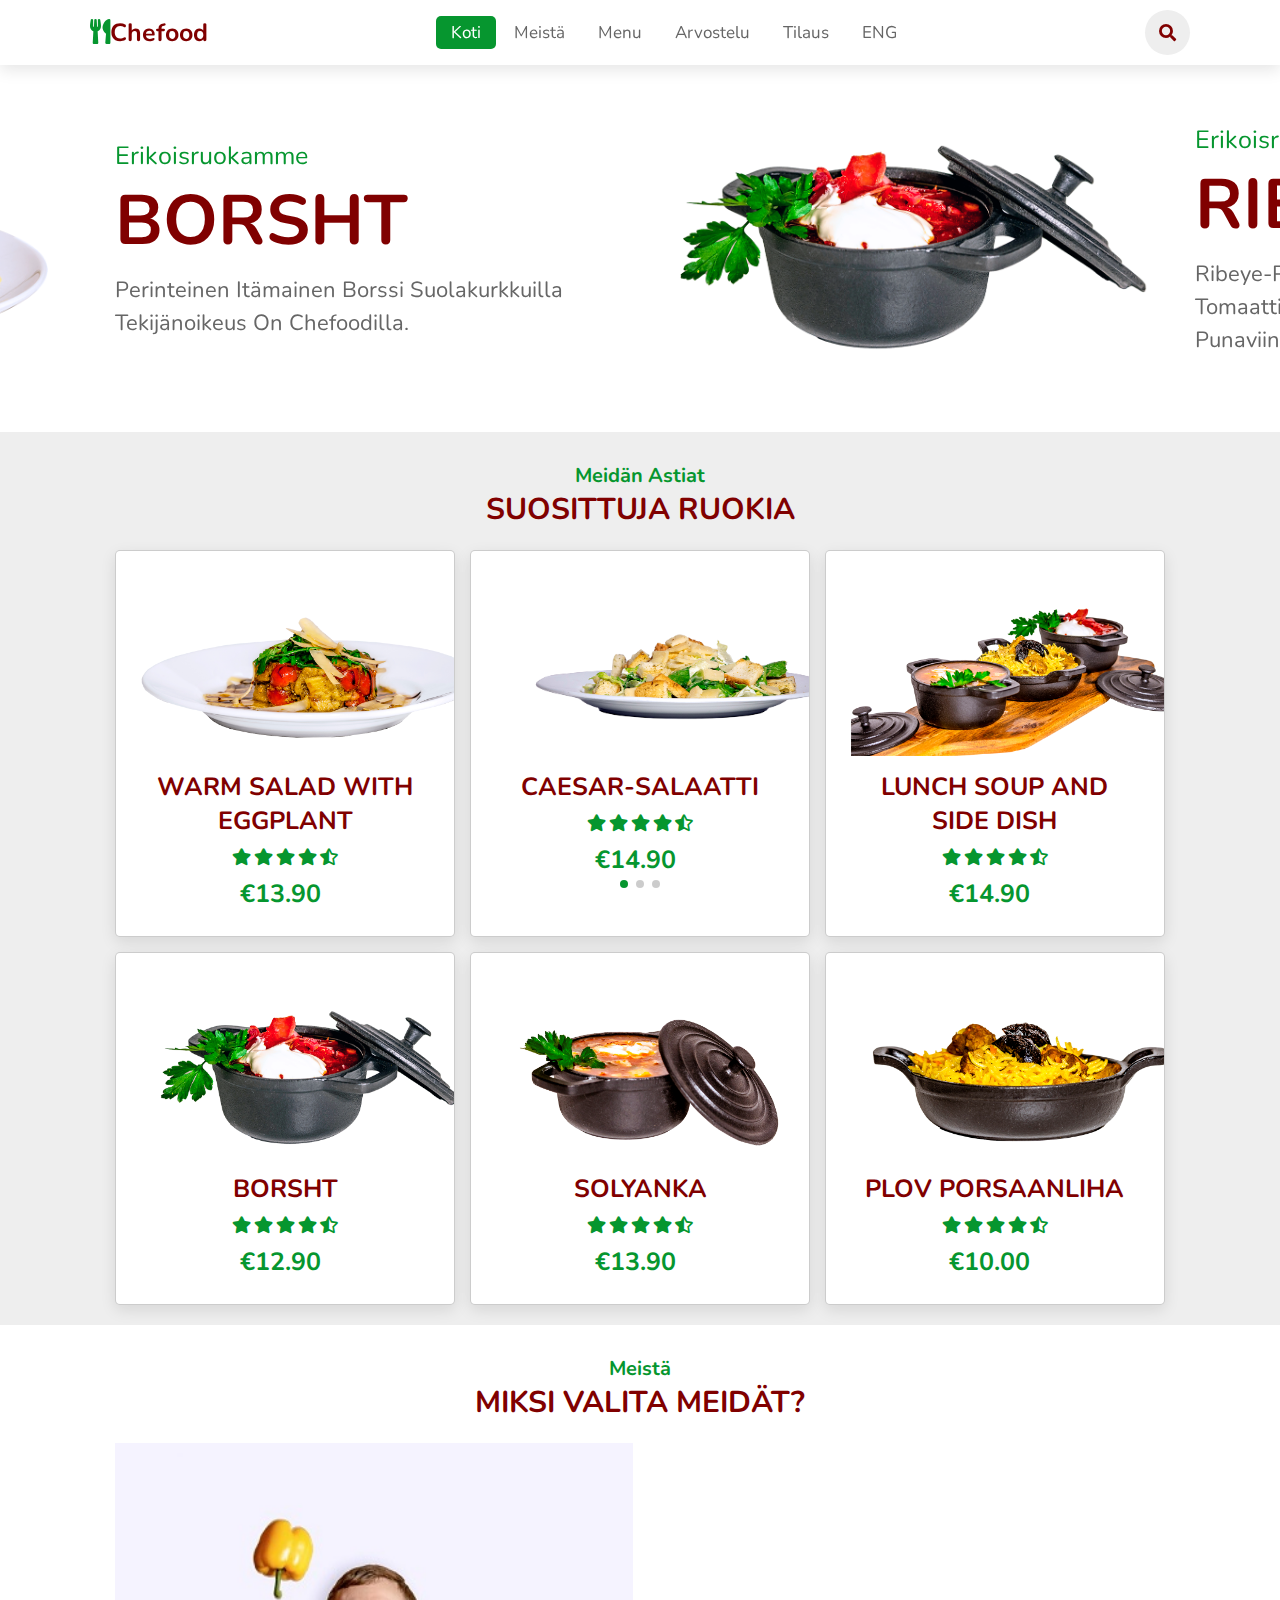
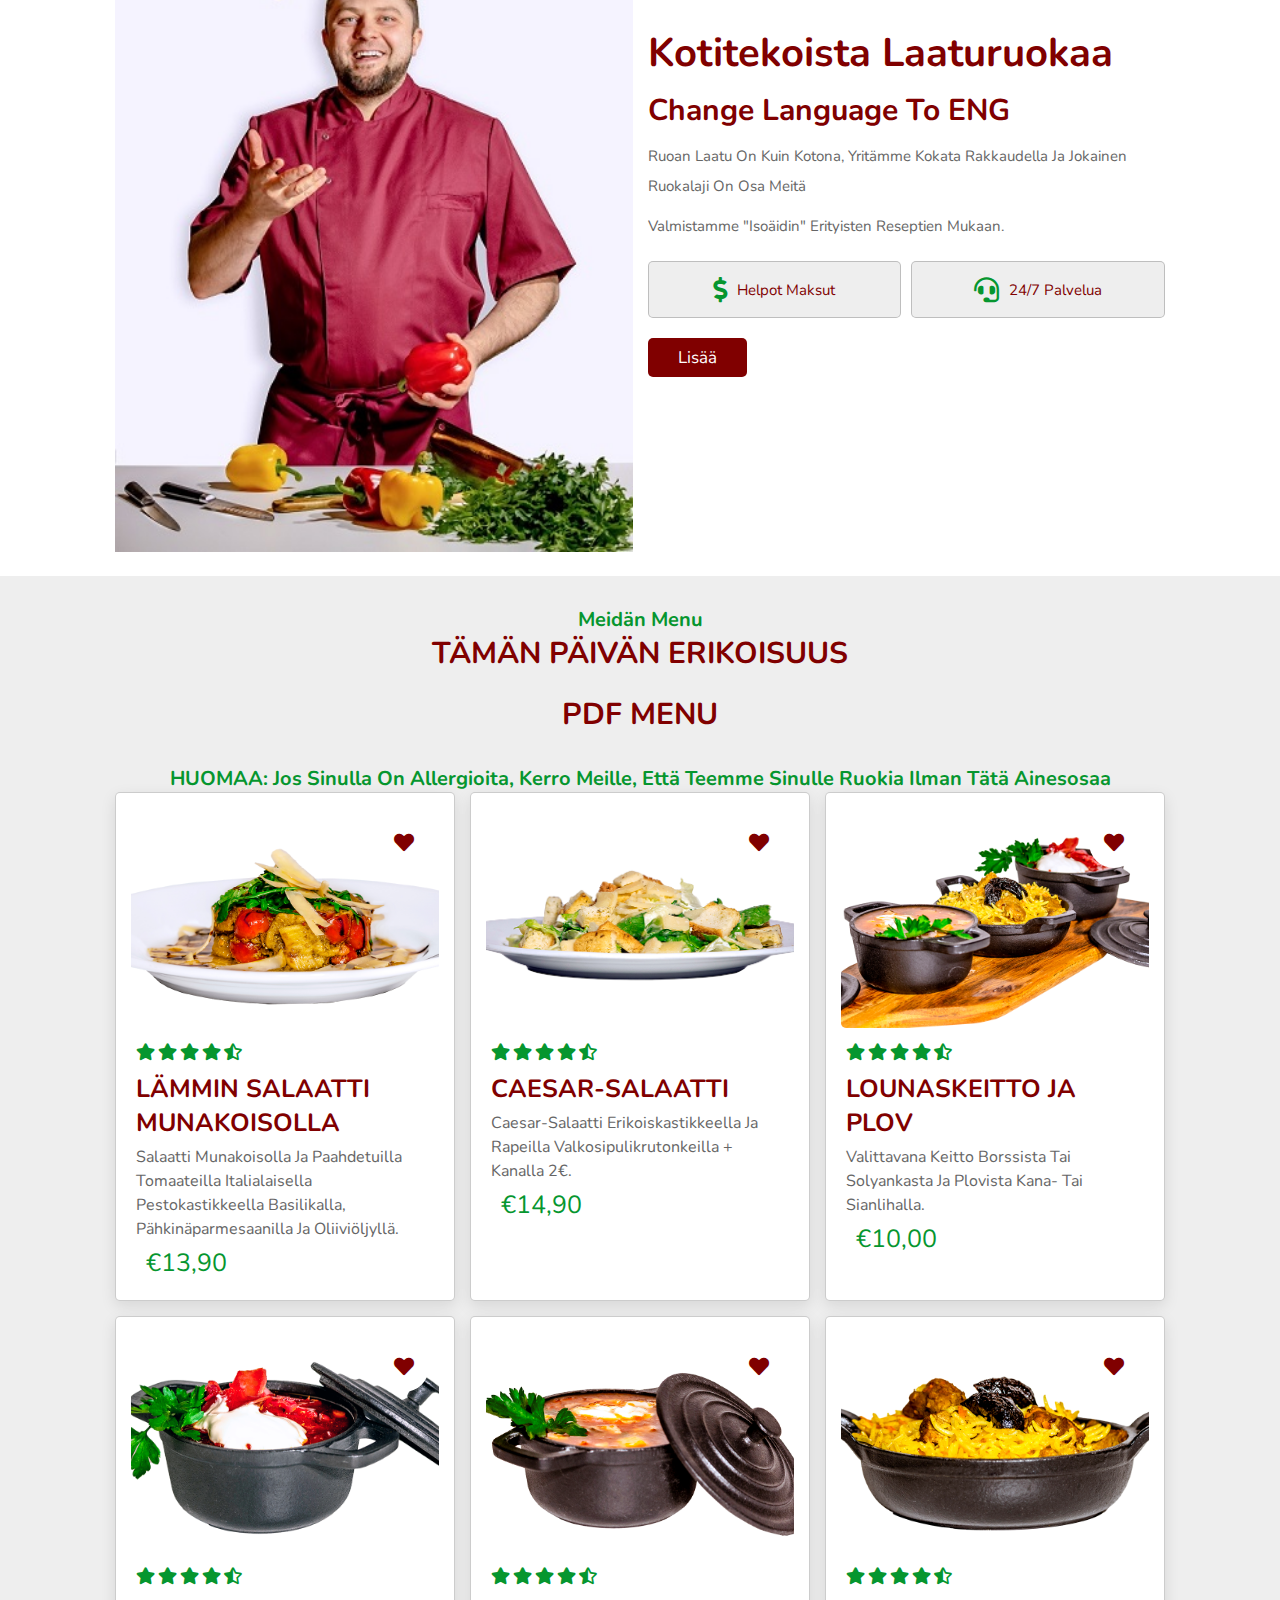
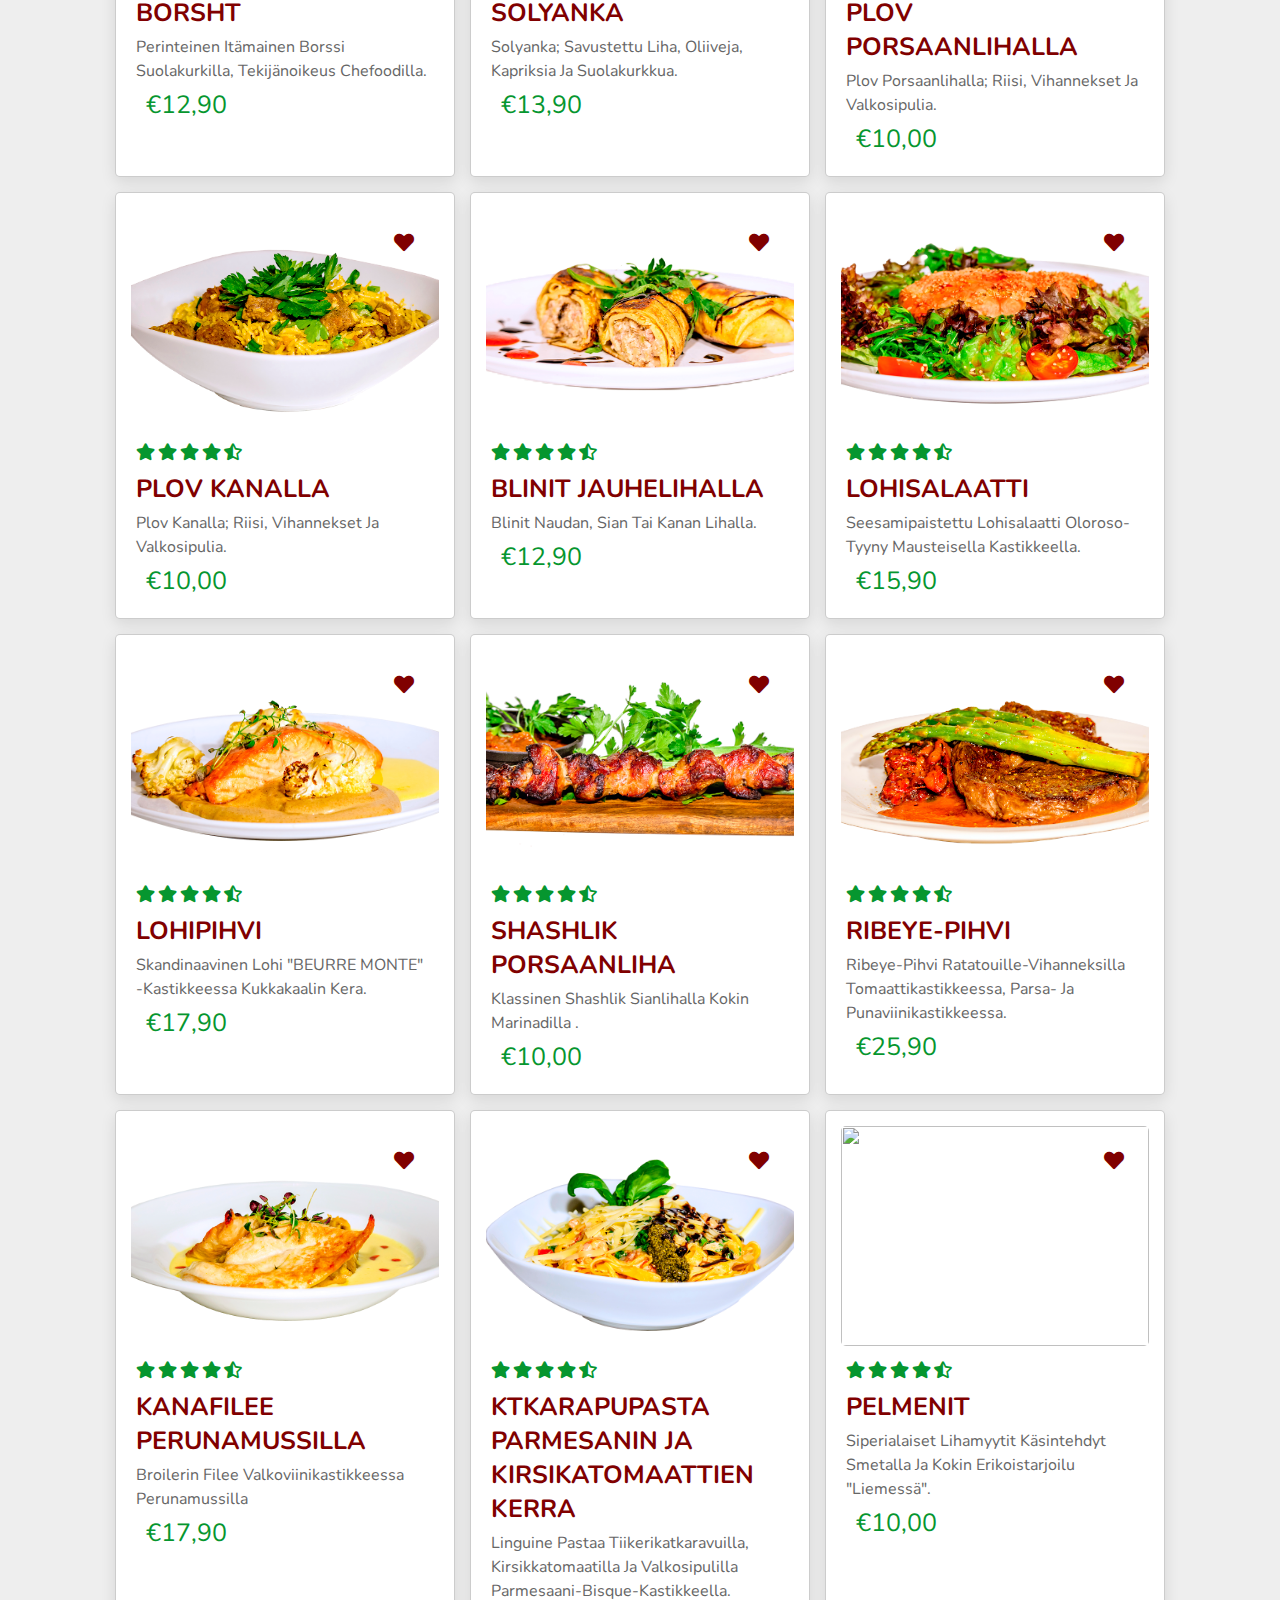
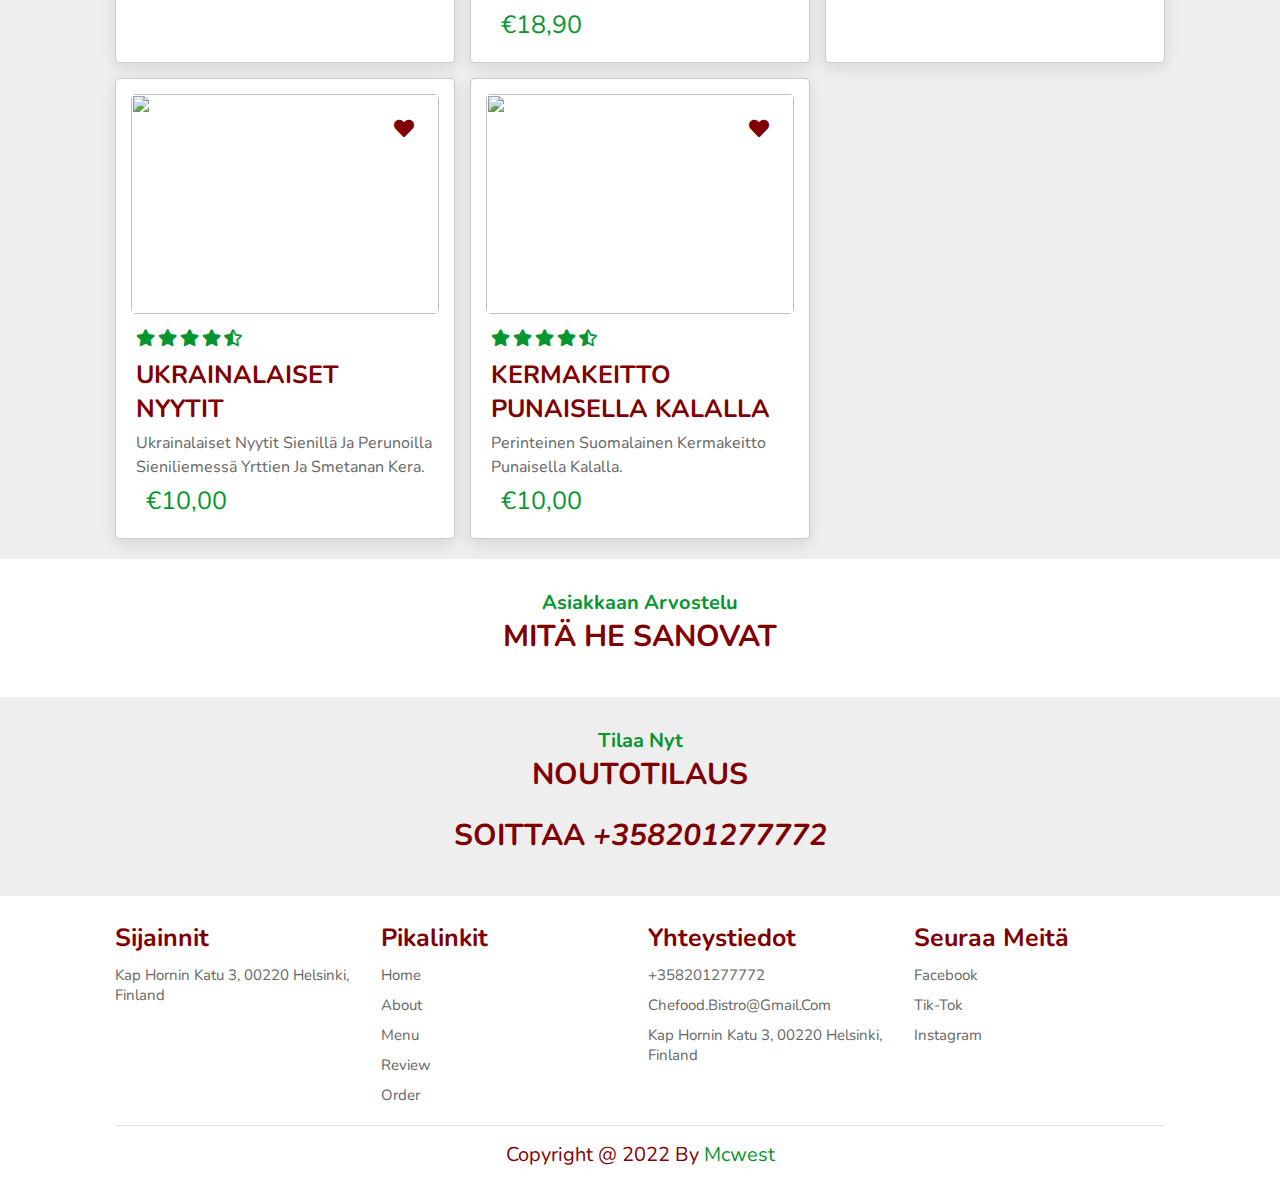
==== commit b88b00c6: "final" ====
--- a/index.html
+++ b/index.html
@@ -1,6 +1,15 @@
 <!DOCTYPE html>
-<html lang="en">
+<html lang="fi">
 <head>
+  <!-- Global site tag (gtag.js) - Google Analytics -->
+<script async src="https://www.googletagmanager.com/gtag/js?id=G-N3B8K51EQJ"></script>
+<script>
+  window.dataLayer = window.dataLayer || [];
+  function gtag(){dataLayer.push(arguments);}
+  gtag('js', new Date());
+
+  gtag('config', 'G-N3B8K51EQJ');
+</script>
     <meta charset="UTF-8">
     <meta http-equiv="X-UA-Compatible" content="IE=edge">
     <meta name="viewport" content="width=device-width, initial-scale=1.0">
@@ -24,12 +33,13 @@
     <a href="#" class="logo"><i class="fas fa-utensils"></i>Chefood</a>
 
     <nav class="navbar">
-        <a class="active" href="#home">home</a>
+        <a class="active" href="#home">Koti</a>
         <!--<a href="#dishes">dishes</a> menu -->
-        <a href="#about">about</a>
+        <a href="#about">meistä</a>
         <a href="#menu">menu</a>
-        <a href="#review">review</a>
-        <a href="#order">order</a>
+        <a href="#review">arvostelu</a>
+        <a href="#order">Tilaus</a>
+        <a href="indexeng.html">ENG</a>
     </nav>
 
     <div class="icons">
@@ -61,37 +71,37 @@
 
             <div class="swiper-slide slide">
                 <div class="content">
-                    <span>our special dish</span>
-                    <h3>Some food</h3>
-                    <p>Lorem ipsum dolor sit amet consectetur adipisicing elit. Sit natus dolor cumque?</p>
-                    <a href="#" class="btn">order now</a>
+                    <span>erikoisruokamme</span>
+                    <h3>BORSHT</h3>
+                    <p>Perinteinen itämainen borssi suolakurkkuilla Tekijänoikeus on Chefoodilla.</p>
+                    <!--<a href="#" class="btn">order now</a>-->
                 </div>
                 <div class="image">
-                    <img src="images\IMG_1004-3.jpg" alt="">
+                    <img src="images\Menu\4.png" alt="">
                 </div>
             </div>
 
             <div class="swiper-slide slide">
                 <div class="content">
-                    <span>our special dish</span>
-                    <h3>Some food</h3>
-                    <p>Lorem ipsum dolor sit amet consectetur adipisicing elit. Sit natus dolor cumque?</p>
-                    <a href="#" class="btn">order now</a>
+                    <span>erikoisruokamme</span>
+                    <h3>RIBEYE STEAK</h3>
+                    <p>Ribeye-pihvi Ratatouille-vihanneksilla tomaattikastikkeessa, parsa- ja punaviinikastikkeessa.</p>
+                    <!--<a href="#" class="btn">order now</a>-->
                 </div>
                 <div class="image">
-                    <img src="images\IMG_1022-3.jpg" alt="">
+                    <img src="images\Menu\11.png" alt="">
                 </div>
             </div>
 
             <div class="swiper-slide slide">
                 <div class="content">
-                    <span>our special dish</span>
-                    <h3>Some food</h3>
-                    <p>Lorem ipsum dolor sit amet consectetur adipisicing elit. Sit natus dolor cumque?</p>
+                    <span>erikoisruokamme</span>
+                    <h3>SALMON STEAK</h3>
+                    <p>Skandinaavinen lohi "BEURRE MONTE" -kastikkeessa kukkakaalin kera.</p>
                     <!--<a href="#" class="btn">order now</a>-->
                 </div>
                 <div class="image">
-                    <img src="images\IMG_0940-3.jpg" alt="">
+                    <img src="images\9.png" alt="">
                 </div>
             </div>
 
@@ -109,16 +119,96 @@
 
 <section class="dishes" id="dishes">
 
-    <h3 class="sub-heading"> our dishes </h3>
-    <h1 class="heading"> popular dishes </h1>
+    <h3 class="sub-heading"> meidän astiat </h3>
+    <h1 class="heading"> suosittuja ruokia </h1>
 
     <div class="box-container">
 
         <div class="box">
             <a href="#" class="fas fa-heart"></a>
             <a href="#" class="fas fa-eye"></a>
-            <img src="images\Menu\IMG_0908-5.png" alt="">
-            <h3>tasty food</h3>
+            <img src="images\Menu\1.png" alt="">
+            <h3>WARM SALAD WITH EGGPLANT</h3>
+            <div class="stars">
+                <i class="fas fa-star"></i>
+                <i class="fas fa-star"></i>
+                <i class="fas fa-star"></i>
+                <i class="fas fa-star"></i>
+                <i class="fas fa-star-half-alt"></i>
+            </div>
+            <span>€13.90</span>
+            <!--<a href="#" class="btn">add to cart</a>-->
+        </div>
+
+        <div class="box">
+            <a href="#" class="fas fa-heart"></a>
+            <a href="#" class="fas fa-eye"></a>
+            <img src="images\Menu\2.png" alt="">
+            <h3>CAESAR-SALAATTI</h3>
+            <div class="stars">
+                <i class="fas fa-star"></i>
+                <i class="fas fa-star"></i>
+                <i class="fas fa-star"></i>
+                <i class="fas fa-star"></i>
+                <i class="fas fa-star-half-alt"></i>
+            </div>
+            <span>€14.90</span>
+            <!--<a href="#" class="btn">add to cart</a>-->
+        </div>
+
+        <div class="box">
+            <a href="#" class="fas fa-heart"></a>
+            <a href="#" class="fas fa-eye"></a>
+            <img src="images\Menu\3.png" alt="">
+            <h3>LUNCH SOUP AND SIDE DISH</h3>
+            <div class="stars">
+                <i class="fas fa-star"></i>
+                <i class="fas fa-star"></i>
+                <i class="fas fa-star"></i>
+                <i class="fas fa-star"></i>
+                <i class="fas fa-star-half-alt"></i>
+            </div>
+            <span>€14.90</span>
+            <!--<a href="#" class="btn">add to cart</a>-->
+        </div>
+
+        <div class="box">
+            <a href="#" class="fas fa-heart"></a>
+            <a href="#" class="fas fa-eye"></a>
+            <img src="images\Menu\4.png" alt="">
+            <h3>BORSHT</h3>
+            <div class="stars">
+                <i class="fas fa-star"></i>
+                <i class="fas fa-star"></i>
+                <i class="fas fa-star"></i>
+                <i class="fas fa-star"></i>
+                <i class="fas fa-star-half-alt"></i>
+            </div>
+            <span>€12.90</span>
+            <!--<a href="#" class="btn">add to cart</a>-->
+        </div>
+
+        <div class="box">
+            <a href="#" class="fas fa-heart"></a>
+            <a href="#" class="fas fa-eye"></a>
+            <img src="images\Menu\5.png" alt="">
+            <h3>SOLYANKA</h3>
+            <div class="stars">
+                <i class="fas fa-star"></i>
+                <i class="fas fa-star"></i>
+                <i class="fas fa-star"></i>
+                <i class="fas fa-star"></i>
+                <i class="fas fa-star-half-alt"></i>
+            </div>
+            <span>€13.90</span>
+            <!--<a href="#" class="btn">add to cart</a>-->
+        </div>
+
+        <div class="box">
+            <a href="#" class="fas fa-heart"></a>
+            <a href="#" class="fas fa-eye"></a>
+            <img src="images\Menu\6.png" alt="">
+            <h3>PLOV PORSAANLIHA</h3>
             <div class="stars">
                 <i class="fas fa-star"></i>
                 <i class="fas fa-star"></i>
@@ -130,86 +220,6 @@
             <!--<a href="#" class="btn">add to cart</a>-->
         </div>
 
-        <div class="box">
-            <a href="#" class="fas fa-heart"></a>
-            <a href="#" class="fas fa-eye"></a>
-            <img src="images\Menu\IMG_0934-5.png" alt="">
-            <h3>tasty food</h3>
-            <div class="stars">
-                <i class="fas fa-star"></i>
-                <i class="fas fa-star"></i>
-                <i class="fas fa-star"></i>
-                <i class="fas fa-star"></i>
-                <i class="fas fa-star-half-alt"></i>
-            </div>
-            <span>€10.00</span>
-            <a href="#" class="btn">add to cart</a>
-        </div>
-
-        <div class="box">
-            <a href="#" class="fas fa-heart"></a>
-            <a href="#" class="fas fa-eye"></a>
-            <img src="images\Menu\IMG_0940-5.png" alt="">
-            <h3>tasty food</h3>
-            <div class="stars">
-                <i class="fas fa-star"></i>
-                <i class="fas fa-star"></i>
-                <i class="fas fa-star"></i>
-                <i class="fas fa-star"></i>
-                <i class="fas fa-star-half-alt"></i>
-            </div>
-            <span>€10.00</span>
-            <a href="#" class="btn">add to cart</a>
-        </div>
-
-        <div class="box">
-            <a href="#" class="fas fa-heart"></a>
-            <a href="#" class="fas fa-eye"></a>
-            <img src="images\Menu\IMG_0963-5.png" alt="">
-            <h3>tasty food</h3>
-            <div class="stars">
-                <i class="fas fa-star"></i>
-                <i class="fas fa-star"></i>
-                <i class="fas fa-star"></i>
-                <i class="fas fa-star"></i>
-                <i class="fas fa-star-half-alt"></i>
-            </div>
-            <span>€10.00</span>
-            <a href="#" class="btn">add to cart</a>
-        </div>
-
-        <div class="box">
-            <a href="#" class="fas fa-heart"></a>
-            <a href="#" class="fas fa-eye"></a>
-            <img src="images\Menu\IMG_0980-5.png" alt="">
-            <h3>tasty food</h3>
-            <div class="stars">
-                <i class="fas fa-star"></i>
-                <i class="fas fa-star"></i>
-                <i class="fas fa-star"></i>
-                <i class="fas fa-star"></i>
-                <i class="fas fa-star-half-alt"></i>
-            </div>
-            <span>€10.00</span>
-            <a href="#" class="btn">add to cart</a>
-        </div>
-
-        <div class="box">
-            <a href="#" class="fas fa-heart"></a>
-            <a href="#" class="fas fa-eye"></a>
-            <img src="images\Menu\IMG_0990-5.png" alt="">
-            <h3>tasty food</h3>
-            <div class="stars">
-                <i class="fas fa-star"></i>
-                <i class="fas fa-star"></i>
-                <i class="fas fa-star"></i>
-                <i class="fas fa-star"></i>
-                <i class="fas fa-star-half-alt"></i>
-            </div>
-            <span>€10.00</span>
-            <a href="#" class="btn">add to cart</a>
-        </div>
-
     </div>
 
 </section>
@@ -220,8 +230,8 @@
 
 <section class="about" id="about">
 
-    <h3 class="sub-heading"> about us </h3>
-    <h1 class="heading"> why choose us? </h1>
+    <h3 class="sub-heading"> meistä </h3>
+    <h1 class="heading"> Miksi valita meidät? </h1>
 
     <div class="row">
 
@@ -230,24 +240,25 @@
         </div>
 
         <div class="content">
-            <h3>Home-made quality</h3>
-            <p>Lorem ipsum dolor sit amet consectetur adipisicing elit. Dolore, sequi corrupti corporis quaerat voluptatem ipsam neque labore modi autem, saepe numquam quod reprehenderit rem? Tempora aut soluta odio corporis nihil!</p>
-            <p>Lorem ipsum dolor sit amet, consectetur adipisicing elit. Aperiam, nemo. Sit porro illo eos cumque deleniti iste alias, eum natus.</p>
+            <h3>Kotitekoista Laaturuokaa</h3>
+            <a href="indexeng.html"><h1>Change language to ENG</h1></a>
+            <p>Ruoan laatu on kuin kotona, yritämme kokata rakkaudella ja jokainen ruokalaji on osa meitä</p>
+            <p>Valmistamme "isoäidin" erityisten reseptien mukaan.</p>
             <div class="icons-container">
-                <div class="icons">
+                <!--<div class="icons">
                     <i class="fas fa-shipping-fast"></i>
-                    <span>free delivery</span>
-                </div>
+                    <span>ilmainen toimitus</span>
+                </div>-->
                 <div class="icons">
                     <i class="fas fa-dollar-sign"></i>
-                    <span>easy payments</span>
+                    <span>helpot maksut</span>
                 </div>
                 <div class="icons">
                     <i class="fas fa-headset"></i>
-                    <span>24/7 service</span>
-                </div>
-            </div>
-            <a href="#" class="btn">learn more</a>
+                    <span>24/7 palvelua</span>
+                </div>
+            </div>
+            <a href="Aboutus.html" class="btn">lisää</a>
         </div>
 
     </div>
@@ -260,288 +271,350 @@
 
 <section class="menu" id="menu">
 
-    <h3 class="sub-heading"> our menu </h3>
-    <h1 class="heading"> today's speciality </h1>
+    <h3 class="sub-heading"> meidän menu </h3>
+    <h1 class="heading"> tämän päivän erikoisuus </h1>
+    <a href="https://drive.google.com/file/d/1V9Pj4GNmxzBcJlL515y73qNNNbszrNa_/view?usp=sharing"><h1 class="heading"> PDF Menu </h1></a>
+    <h3 class="sub-heading">HUOMAA: Jos sinulla on allergioita, kerro meille, että teemme sinulle ruokia ilman tätä ainesosaa</h3>
 
     <div class="box-container">
 
         <div class="box">
             <div class="image">
-                <img src="images\Menu\IMG_0908-5.png" alt="">
-                <a href="#" class="fas fa-heart"></a>
-            </div>
-            <div class="content">
-                <div class="stars">
-                    <i class="fas fa-star"></i>
-                    <i class="fas fa-star"></i>
-                    <i class="fas fa-star"></i>
-                    <i class="fas fa-star"></i>
-                    <i class="fas fa-star-half-alt"></i>
-                </div>
-                <h3>delicious food</h3>
-                <p>Lorem ipsum dolor sit, amet consectetur adipisicing elit. Excepturi, accusantium.</p>
-                <a href="#" class="btn">add to cart</a>
-                <span class="price">€0</span>
-            </div>
-        </div>
-
-        <div class="box">
-            <div class="image">
-                <img src="images\Menu\IMG_0934-5.png" alt="">
-                <a href="#" class="fas fa-heart"></a>
-            </div>
-            <div class="content">
-                <div class="stars">
-                    <i class="fas fa-star"></i>
-                    <i class="fas fa-star"></i>
-                    <i class="fas fa-star"></i>
-                    <i class="fas fa-star"></i>
-                    <i class="fas fa-star-half-alt"></i>
-                </div>
-                <h3>delicious food</h3>
-                <p>Lorem ipsum dolor sit, amet consectetur adipisicing elit. Excepturi, accusantium.</p>
-                <a href="#" class="btn">add to cart</a>
-                <span class="price">€0</span>
-            </div>
-        </div>
-
-        <div class="box">
-            <div class="image">
-                <img src="images\Menu\IMG_0940-5.png" alt="">
-                <a href="#" class="fas fa-heart"></a>
-            </div>
-            <div class="content">
-                <div class="stars">
-                    <i class="fas fa-star"></i>
-                    <i class="fas fa-star"></i>
-                    <i class="fas fa-star"></i>
-                    <i class="fas fa-star"></i>
-                    <i class="fas fa-star-half-alt"></i>
-                </div>
-                <h3>delicious food</h3>
-                <p>Lorem ipsum dolor sit, amet consectetur adipisicing elit. Excepturi, accusantium.</p>
-                <a href="#" class="btn">add to cart</a>
-                <span class="price">€0</span>
-            </div>
-        </div>
-
-        <div class="box">
-            <div class="image">
-                <img src="images\Menu\IMG_0963-5.png" alt="">
-                <a href="#" class="fas fa-heart"></a>
-            </div>
-            <div class="content">
-                <div class="stars">
-                    <i class="fas fa-star"></i>
-                    <i class="fas fa-star"></i>
-                    <i class="fas fa-star"></i>
-                    <i class="fas fa-star"></i>
-                    <i class="fas fa-star-half-alt"></i>
-                </div>
-                <h3>delicious food</h3>
-                <p>Lorem ipsum dolor sit, amet consectetur adipisicing elit. Excepturi, accusantium.</p>
-                <a href="#" class="btn">add to cart</a>
-                <span class="price">€0</span>
-            </div>
-        </div>
-
-        <div class="box">
-            <div class="image">
-                <img src="images\Menu\IMG_0980-5.png" alt="">
-                <a href="#" class="fas fa-heart"></a>
-            </div>
-            <div class="content">
-                <div class="stars">
-                    <i class="fas fa-star"></i>
-                    <i class="fas fa-star"></i>
-                    <i class="fas fa-star"></i>
-                    <i class="fas fa-star"></i>
-                    <i class="fas fa-star-half-alt"></i>
-                </div>
-                <h3>delicious food</h3>
-                <p>Lorem ipsum dolor sit, amet consectetur adipisicing elit. Excepturi, accusantium.</p>
-                <a href="#" class="btn">add to cart</a>
-                <span class="price">€0</span>
-            </div>
-        </div>
-
-        <div class="box">
-            <div class="image">
-                <img src="images\Menu\IMG_0990-5.png" alt="">
-                <a href="#" class="fas fa-heart"></a>
-            </div>
-            <div class="content">
-                <div class="stars">
-                    <i class="fas fa-star"></i>
-                    <i class="fas fa-star"></i>
-                    <i class="fas fa-star"></i>
-                    <i class="fas fa-star"></i>
-                    <i class="fas fa-star-half-alt"></i>
-                </div>
-                <h3>delicious food</h3>
-                <p>Lorem ipsum dolor sit, amet consectetur adipisicing elit. Excepturi, accusantium.</p>
-                <a href="#" class="btn">add to cart</a>
-                <span class="price">€0</span>
-            </div>
-        </div>
-
-        <div class="box">
-            <div class="image">
-                <img src="images\Menu\IMG_1003-5.png" alt="">
-                <a href="#" class="fas fa-heart"></a>
-            </div>
-            <div class="content">
-                <div class="stars">
-                    <i class="fas fa-star"></i>
-                    <i class="fas fa-star"></i>
-                    <i class="fas fa-star"></i>
-                    <i class="fas fa-star"></i>
-                    <i class="fas fa-star-half-alt"></i>
-                </div>
-                <h3>delicious food</h3>
-                <p>Lorem ipsum dolor sit, amet consectetur adipisicing elit. Excepturi, accusantium.</p>
-                <a href="#" class="btn">add to cart</a>
-                <span class="price">€0</span>
-            </div>
-        </div>
-
-        <div class="box">
-            <div class="image">
-                <img src="images\Menu\IMG_1004-5.png" alt="">
-                <a href="#" class="fas fa-heart"></a>
-            </div>
-            <div class="content">
-                <div class="stars">
-                    <i class="fas fa-star"></i>
-                    <i class="fas fa-star"></i>
-                    <i class="fas fa-star"></i>
-                    <i class="fas fa-star"></i>
-                    <i class="fas fa-star-half-alt"></i>
-                </div>
-                <h3>delicious food</h3>
-                <p>Lorem ipsum dolor sit, amet consectetur adipisicing elit. Excepturi, accusantium.</p>
-                <a href="#" class="btn">add to cart</a>
-                <span class="price">$€0</span>
-            </div>
-        </div>
-
-        <div class="box">
-            <div class="image">
-                <img src="images\Menu\IMG_1022-5.png" alt="">
-                <a href="#" class="fas fa-heart"></a>
-            </div>
-            <div class="content">
-                <div class="stars">
-                    <i class="fas fa-star"></i>
-                    <i class="fas fa-star"></i>
-                    <i class="fas fa-star"></i>
-                    <i class="fas fa-star"></i>
-                    <i class="fas fa-star-half-alt"></i>
-                </div>
-                <h3>delicious food</h3>
-                <p>Lorem ipsum dolor sit, amet consectetur adipisicing elit. Excepturi, accusantium.</p>
-                <a href="#" class="btn">add to cart</a>
-                <span class="price">€0</span>
-            </div>
-        </div>
-
-        <div class="box">
-            <div class="image">
-                <img src="images\Menu\IMG_1044-5.png" alt="">
-                <a href="#" class="fas fa-heart"></a>
-            </div>
-            <div class="content">
-                <div class="stars">
-                    <i class="fas fa-star"></i>
-                    <i class="fas fa-star"></i>
-                    <i class="fas fa-star"></i>
-                    <i class="fas fa-star"></i>
-                    <i class="fas fa-star-half-alt"></i>
-                </div>
-                <h3>delicious food</h3>
-                <p>Lorem ipsum dolor sit, amet consectetur adipisicing elit. Excepturi, accusantium.</p>
-                <a href="#" class="btn">add to cart</a>
-                <span class="price">€0</span>
-            </div>
-        </div>
-
-        <div class="box">
-            <div class="image">
-                <img src="images\Menu\IMG_1062-5.png" alt="">
-                <a href="#" class="fas fa-heart"></a>
-            </div>
-            <div class="content">
-                <div class="stars">
-                    <i class="fas fa-star"></i>
-                    <i class="fas fa-star"></i>
-                    <i class="fas fa-star"></i>
-                    <i class="fas fa-star"></i>
-                    <i class="fas fa-star-half-alt"></i>
-                </div>
-                <h3>delicious food</h3>
-                <p>Lorem ipsum dolor sit, amet consectetur adipisicing elit. Excepturi, accusantium.</p>
-                <a href="#" class="btn">add to cart</a>
-                <span class="price">€0</span>
-            </div>
-        </div>
-
-        <div class="box">
-            <div class="image">
-                <img src="images\Menu\IMG_1093-5.png" alt="">
-                <a href="#" class="fas fa-heart"></a>
-            </div>
-            <div class="content">
-                <div class="stars">
-                    <i class="fas fa-star"></i>
-                    <i class="fas fa-star"></i>
-                    <i class="fas fa-star"></i>
-                    <i class="fas fa-star"></i>
-                    <i class="fas fa-star-half-alt"></i>
-                </div>
-                <h3>delicious food</h3>
-                <p>Lorem ipsum dolor sit, amet consectetur adipisicing elit. Excepturi, accusantium.</p>
-                <a href="#" class="btn">add to cart</a>
-                <span class="price">€0</span>
-            </div>
-        </div>
-
-        <div class="box">
-            <div class="image">
-                <img src="images\Menu\IMG_1094-5.png" alt="">
-                <a href="#" class="fas fa-heart"></a>
-            </div>
-            <div class="content">
-                <div class="stars">
-                    <i class="fas fa-star"></i>
-                    <i class="fas fa-star"></i>
-                    <i class="fas fa-star"></i>
-                    <i class="fas fa-star"></i>
-                    <i class="fas fa-star-half-alt"></i>
-                </div>
-                <h3>delicious food</h3>
-                <p>Lorem ipsum dolor sit, amet consectetur adipisicing elit. Excepturi, accusantium.</p>
-                <a href="#" class="btn">add to cart</a>
-                <span class="price">€0</span>
-            </div>
-        </div>
-
-        <div class="box">
-            <div class="image">
-                <img src="images\Menu\IMG_1102-5.png" alt="">
-                <a href="#" class="fas fa-heart"></a>
-            </div>
-            <div class="content">
-                <div class="stars">
-                    <i class="fas fa-star"></i>
-                    <i class="fas fa-star"></i>
-                    <i class="fas fa-star"></i>
-                    <i class="fas fa-star"></i>
-                    <i class="fas fa-star-half-alt"></i>
-                </div>
-                <h3>delicious food</h3>
-                <p>Lorem ipsum dolor sit, amet consectetur adipisicing elit. Excepturi, accusantium.</p>
-                <a href="#" class="btn">add to cart</a>
-                <span class="price">€0</span>
+                <img src="images\Menu\1.png" alt="">
+                <a href="#" class="fas fa-heart"></a>
+            </div>
+            <div class="content">
+                <div class="stars">
+                    <i class="fas fa-star"></i>
+                    <i class="fas fa-star"></i>
+                    <i class="fas fa-star"></i>
+                    <i class="fas fa-star"></i>
+                    <i class="fas fa-star-half-alt"></i>
+                </div>
+                <h3>LÄMMIN SALAATTI MUNAKOISOLLA</h3>
+                <p>salaatti munakoisolla ja paahdetuilla tomaateilla italialaisella pestokastikkeella basilikalla, pähkinäparmesaanilla ja oliiviöljyllä.</p>
+                <!--<a href="#" class="btn">add to cart</a>-->
+                <span class="price">€13,90</span>
+            </div>
+        </div>
+
+        <div class="box">
+            <div class="image">
+                <img src="images\Menu\2.png" alt="">
+                <a href="#" class="fas fa-heart"></a>
+            </div>
+            <div class="content">
+                <div class="stars">
+                    <i class="fas fa-star"></i>
+                    <i class="fas fa-star"></i>
+                    <i class="fas fa-star"></i>
+                    <i class="fas fa-star"></i>
+                    <i class="fas fa-star-half-alt"></i>
+                </div>
+                <h3>CAESAR-SALAATTI</h3>
+                <p>Caesar-salaatti erikoiskastikkeella ja rapeilla valkosipulikrutonkeilla + kanalla 2€.</p>
+                <!--<a href="#" class="btn">add to cart</a>-->
+                <span class="price">€14,90</span>
+            </div>
+        </div>
+
+        <div class="box">
+            <div class="image">
+                <img src="images\Menu\3.png" alt="">
+                <a href="#" class="fas fa-heart"></a>
+            </div>
+            <div class="content">
+                <div class="stars">
+                    <i class="fas fa-star"></i>
+                    <i class="fas fa-star"></i>
+                    <i class="fas fa-star"></i>
+                    <i class="fas fa-star"></i>
+                    <i class="fas fa-star-half-alt"></i>
+                </div>
+                <h3>LOUNASKEITTO JA PLOV</h3>
+                <p>Valittavana keitto borssista tai solyankasta ja Plovista kana- tai sianlihalla.</p>
+                <!--<a href="#" class="btn">add to cart</a>-->
+                <span class="price">€10,00</span>
+            </div>
+        </div>
+
+        <div class="box">
+            <div class="image">
+                <img src="images\Menu\4.png" alt="">
+                <a href="#" class="fas fa-heart"></a>
+            </div>
+            <div class="content">
+                <div class="stars">
+                    <i class="fas fa-star"></i>
+                    <i class="fas fa-star"></i>
+                    <i class="fas fa-star"></i>
+                    <i class="fas fa-star"></i>
+                    <i class="fas fa-star-half-alt"></i>
+                </div>
+                <h3>BORSHT</h3>
+                <p>perinteinen itämainen borssi suolakurkilla, tekijänoikeus chefoodilla.</p>
+                <!--<a href="#" class="btn">add to cart</a>-->
+                <span class="price">€12,90</span>
+            </div>
+        </div>
+
+        <div class="box">
+            <div class="image">
+                <img src="images\Menu\5.png" alt="">
+                <a href="#" class="fas fa-heart"></a>
+            </div>
+            <div class="content">
+                <div class="stars">
+                    <i class="fas fa-star"></i>
+                    <i class="fas fa-star"></i>
+                    <i class="fas fa-star"></i>
+                    <i class="fas fa-star"></i>
+                    <i class="fas fa-star-half-alt"></i>
+                </div>
+                <h3>SOLYANKA</h3>
+                <p>Solyanka; savustettu liha, oliiveja, kapriksia ja suolakurkkua.</p>
+                <!--<a href="#" class="btn">add to cart</a>-->
+                <span class="price">€13,90</span>
+            </div>
+        </div>
+
+        <div class="box">
+            <div class="image">
+                <img src="images\Menu\6.png" alt="">
+                <a href="#" class="fas fa-heart"></a>
+            </div>
+            <div class="content">
+                <div class="stars">
+                    <i class="fas fa-star"></i>
+                    <i class="fas fa-star"></i>
+                    <i class="fas fa-star"></i>
+                    <i class="fas fa-star"></i>
+                    <i class="fas fa-star-half-alt"></i>
+                </div>
+                <h3>PLOV PORSAANLIHALLA</h3>
+                <p>Plov porsaanlihalla; riisi, vihannekset ja valkosipulia.</p>
+                <!--<a href="#" class="btn">add to cart</a>-->
+                <span class="price">€10,00</span>
+            </div>
+        </div>
+
+        <div class="box">
+            <div class="image">
+                <img src="images\Menu\13.png" alt="">
+                <a href="#" class="fas fa-heart"></a>
+            </div>
+            <div class="content">
+                <div class="stars">
+                    <i class="fas fa-star"></i>
+                    <i class="fas fa-star"></i>
+                    <i class="fas fa-star"></i>
+                    <i class="fas fa-star"></i>
+                    <i class="fas fa-star-half-alt"></i>
+                </div>
+                <h3>PLOV KANALLA</h3>
+                <p>Plov kanalla; riisi, vihannekset ja valkosipulia.</p>
+                <!--<a href="#" class="btn">add to cart</a>-->
+                <span class="price">€10,00</span>
+            </div>
+        </div>
+
+        <div class="box">
+            <div class="image">
+                <img src="images\Menu\7.png" alt="">
+                <a href="#" class="fas fa-heart"></a>
+            </div>
+            <div class="content">
+                <div class="stars">
+                    <i class="fas fa-star"></i>
+                    <i class="fas fa-star"></i>
+                    <i class="fas fa-star"></i>
+                    <i class="fas fa-star"></i>
+                    <i class="fas fa-star-half-alt"></i>
+                </div>
+                <h3>BLINIT JAUHELIHALLA</h3>
+                <p>blinit naudan, sian tai kanan lihalla.</p>
+                <!--<a href="#" class="btn">add to cart</a>-->
+                <span class="price">€12,90</span>
+            </div>
+        </div>
+
+        <div class="box">
+            <div class="image">
+                <img src="images\Menu\8.png" alt="">
+                <a href="#" class="fas fa-heart"></a>
+            </div>
+            <div class="content">
+                <div class="stars">
+                    <i class="fas fa-star"></i>
+                    <i class="fas fa-star"></i>
+                    <i class="fas fa-star"></i>
+                    <i class="fas fa-star"></i>
+                    <i class="fas fa-star-half-alt"></i>
+                </div>
+                <h3>LOHISALAATTI</h3>
+                <p>seesamipaistettu lohisalaatti oloroso-tyyny mausteisella kastikkeella.</p>
+                <!--<a href="#" class="btn">add to cart</a>-->
+                <span class="price">€15,90</span>
+            </div>
+        </div>
+
+        <div class="box">
+            <div class="image">
+                <img src="images\Menu\9.png" alt="">
+                <a href="#" class="fas fa-heart"></a>
+            </div>
+            <div class="content">
+                <div class="stars">
+                    <i class="fas fa-star"></i>
+                    <i class="fas fa-star"></i>
+                    <i class="fas fa-star"></i>
+                    <i class="fas fa-star"></i>
+                    <i class="fas fa-star-half-alt"></i>
+                </div>
+                <h3>LOHIPIHVI</h3>
+                <p>Skandinaavinen lohi "BEURRE MONTE" -kastikkeessa kukkakaalin kera.</p>
+                <!--<a href="#" class="btn">add to cart</a>-->
+                <span class="price">€17,90</span>
+            </div>
+        </div>
+
+        <div class="box">
+            <div class="image">
+                <img src="images\Menu\10.png" alt="">
+                <a href="#" class="fas fa-heart"></a>
+            </div>
+            <div class="content">
+                <div class="stars">
+                    <i class="fas fa-star"></i>
+                    <i class="fas fa-star"></i>
+                    <i class="fas fa-star"></i>
+                    <i class="fas fa-star"></i>
+                    <i class="fas fa-star-half-alt"></i>
+                </div>
+                <h3>SHASHLIK PORSAANLIHA</h3>
+                <p>Klassinen shashlik sianlihalla kokin marinadilla .</p>
+                <!--<a href="#" class="btn">add to cart</a>-->
+                <span class="price">€10,00</span>
+            </div>
+        </div>
+        <div class="box">
+            <div class="image">
+                <img src="images\Menu\11.png" alt="">
+                <a href="#" class="fas fa-heart"></a>
+            </div>
+            <div class="content">
+                <div class="stars">
+                    <i class="fas fa-star"></i>
+                    <i class="fas fa-star"></i>
+                    <i class="fas fa-star"></i>
+                    <i class="fas fa-star"></i>
+                    <i class="fas fa-star-half-alt"></i>
+                </div>
+                <h3>RIBEYE-PIHVI</h3>
+                <p>Ribeye-pihvi ratatouille-vihanneksilla tomaattikastikkeessa, parsa- ja punaviinikastikkeessa.</p>
+                <!--<a href="#" class="btn">add to cart</a>-->
+                <span class="price">€25,90</span>
+            </div>
+        </div>
+
+        <div class="box">
+            <div class="image">
+                <img src="images\Menu\12.png" alt="">
+                <a href="#" class="fas fa-heart"></a>
+            </div>
+            <div class="content">
+                <div class="stars">
+                    <i class="fas fa-star"></i>
+                    <i class="fas fa-star"></i>
+                    <i class="fas fa-star"></i>
+                    <i class="fas fa-star"></i>
+                    <i class="fas fa-star-half-alt"></i>
+                </div>
+                <h3>KANAFILEE PERUNAMUSSILLA</h3>
+                <p>broilerin filee valkoviinikastikkeessa perunamussilla</p>
+                <!--<a href="#" class="btn">add to cart</a>-->
+                <span class="price">€17,90</span>
+            </div>
+        </div>
+
+
+        <div class="box">
+            <div class="image">
+                <img src="images\Menu\14.png" alt="">
+                <a href="#" class="fas fa-heart"></a>
+            </div>
+            <div class="content">
+                <div class="stars">
+                    <i class="fas fa-star"></i>
+                    <i class="fas fa-star"></i>
+                    <i class="fas fa-star"></i>
+                    <i class="fas fa-star"></i>
+                    <i class="fas fa-star-half-alt"></i>
+                </div>
+                <h3>KTKARAPUPASTA PARMESANIN JA KIRSIKATOMAATTIEN KERRA</h3>
+                <p>Linguine Pastaa Tiikerikatkaravuilla, Kirsikkatomaatilla Ja Valkosipulilla Parmesaani-Bisque-Kastikkeella.</p>
+                <!--<a href="#" class="btn">add to cart</a>-->
+                <span class="price">€18,90</span>
+            </div>
+        </div>
+
+        <div class="box">
+            <div class="image">
+                <img src="" alt="">
+                <a href="#" class="fas fa-heart"></a>
+            </div>
+            <div class="content">
+                <div class="stars">
+                    <i class="fas fa-star"></i>
+                    <i class="fas fa-star"></i>
+                    <i class="fas fa-star"></i>
+                    <i class="fas fa-star"></i>
+                    <i class="fas fa-star-half-alt"></i>
+                </div>
+                <h3>PELMENIT</h3>
+                <p>Siperialaiset lihamyytit käsintehdyt smetalla ja kokin erikoistarjoilu "liemessä".</p>
+                <!--<a href="#" class="btn">add to cart</a>-->
+                <span class="price">€10,00</span>
+            </div>
+        </div>
+
+        <div class="box">
+            <div class="image">
+                <img src="" alt="">
+                <a href="#" class="fas fa-heart"></a>
+            </div>
+            <div class="content">
+                <div class="stars">
+                    <i class="fas fa-star"></i>
+                    <i class="fas fa-star"></i>
+                    <i class="fas fa-star"></i>
+                    <i class="fas fa-star"></i>
+                    <i class="fas fa-star-half-alt"></i>
+                </div>
+                <h3>UKRAINALAISET NYYTIT</h3>
+                <p>Ukrainalaiset nyytit sienillä ja perunoilla sieniliemessä yrttien ja smetanan kera.</p>
+                <!--<a href="#" class="btn">add to cart</a>-->
+                <span class="price">€10,00</span>
+            </div>
+        </div>
+
+        <div class="box">
+            <div class="image">
+                <img src="" alt="">
+                <a href="#" class="fas fa-heart"></a>
+            </div>
+            <div class="content">
+                <div class="stars">
+                    <i class="fas fa-star"></i>
+                    <i class="fas fa-star"></i>
+                    <i class="fas fa-star"></i>
+                    <i class="fas fa-star"></i>
+                    <i class="fas fa-star-half-alt"></i>
+                </div>
+                <h3>KERMAKEITTO PUNAISELLA KALALLA</h3>
+                <p>Perinteinen suomalainen kermakeitto punaisella kalalla.</p>
+                <!--<a href="#" class="btn">add to cart</a>-->
+                <span class="price">€10,00</span>
             </div>
         </div>
 
@@ -555,10 +628,10 @@
 
 <section class="review" id="review">
 
-    <h3 class="sub-heading"> customer's review </h3>
-    <h1 class="heading"> what they say </h1>
-
-    <div class="swiper-container review-slider">
+    <h3 class="sub-heading"> asiakkaan arvostelu </h3>
+    <h1 class="heading"> mitä he sanovat </h1>
+
+    <!--<div class="swiper-container review-slider">
 
         <div class="swiper-wrapper">
 
@@ -636,7 +709,7 @@
 
         </div>
 
-    </div>
+    </div>-->
     
 </section>
 
@@ -646,9 +719,9 @@
 
 <section class="order" id="order">
 
-    <h3 class="sub-heading"> order now </h3>
-    <h1 class="heading"> Pick-up order</br> 
-        +358201277772</h1>
+    <h3 class="sub-heading"> tilaa nyt </h3>
+    <h1 class="heading"> Noutotilaus</h1>
+    <a href="tel:+358201277772"><h1 class="heading"> Soittaa <I>+358201277772</I></h1></a>
 
     <!--<form action="">
 
@@ -708,7 +781,7 @@
     <div class="box-container">
 
         <div class="box">
-            <h3>locations</h3>
+            <h3>sijainnit</h3>
             <a href="http://surl.li/bfhwt">Kap Hornin katu 3, 00220 Helsinki, Finland</a> 
             <!--<a href="#">japan</a>
             <a href="#">russia</a>
@@ -717,28 +790,28 @@
         </div>
 
         <div class="box">
-            <h3>quick links</h3>
+            <h3>pikalinkit</h3>
             <a href="#">home</a>
             <!--<a href="#">dishes</a>-->
             <a href="#">about</a>
             <a href="#">menu</a>
-            <a href="#">reivew</a>
+            <a href="#">review</a>
             <a href="#">order</a>
         </div>
 
         <div class="box">
-            <h3>contact info</h3>
+            <h3>yhteystiedot</h3>
             <a href="#">+358201277772</a>
             <a href="#">chefood.bistro@gmail.com</a>
             <a href="http://surl.li/bfhwt">Kap Hornin katu 3, 00220 Helsinki, Finland</a>
         </div>
 
         <div class="box">
-            <h3>follow us</h3>
+            <h3>seuraa meitä</h3>
             <a href="#">facebook</a>
-            <a href="#">twitter</a>
-            <a href="#">instagram</a>
-            <a href="#">linkedin</a>
+            <a href="https://www.tiktok.com/@chefood.bistro">Tik-Tok</a>
+            <a href="https://www.instagram.com/chefood.bistro/">instagram</a>
+            <!--<a href="#">linkedin</a>-->
         </div>
 
     </div>
@@ -750,10 +823,9 @@
 <!-- footer section ends -->
 
 <!-- loader part  -->
-<div class="loader-container">
+<!--<div class="loader-container">
     <img src="images\loader.gif" alt="">
-</div>
-
+</div>-->
 
 
 
--- a/css/style.css
+++ b/css/style.css
@@ -318,6 +318,11 @@
     font-size: 4rem;
     padding:.5rem 0;
 }
+.about .row .content h1{
+    color:var(--black);
+    font-size: 3rem;
+    padding:.5rem 0;
+}
 
 .about .row .content p{
     color:var(--light-color);
